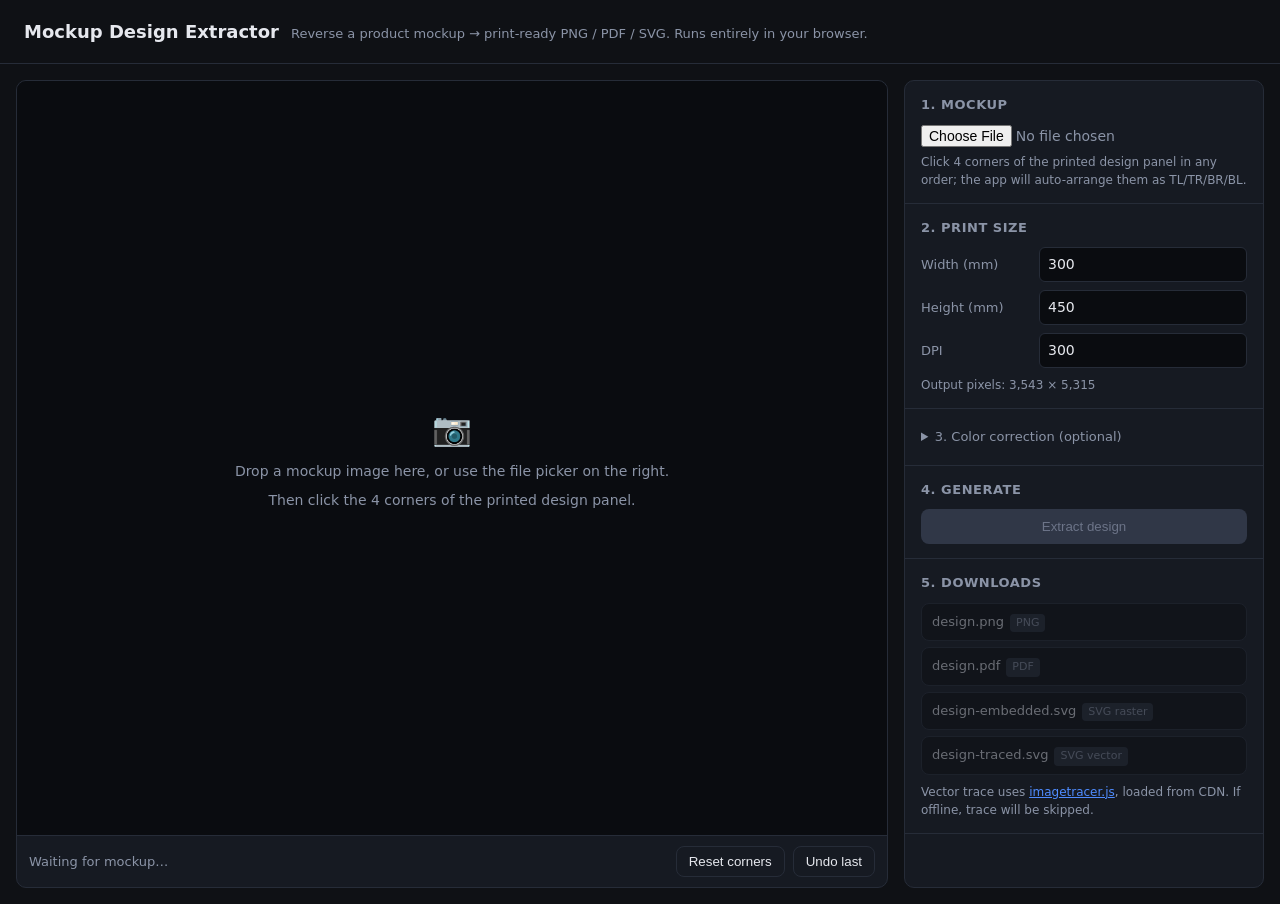
==== docs/index.html @ 0747fa23 "Add browser-based extractor page + auto-corner detection + sample runs - docs/index.html: single-fil" ====
<!doctype html>
<html lang="en">
<head>
<meta charset="utf-8" />
<meta name="viewport" content="width=device-width,initial-scale=1" />
<title>Mockup Design Extractor</title>
<style>
  :root {
    --bg: #0f1115;
    --panel: #161a22;
    --border: #262c38;
    --text: #e6e8ee;
    --muted: #8b94a7;
    --accent: #ff3232;
    --primary: #4f8cff;
    --primary-hover: #6ba1ff;
    --ok: #4ade80;
  }
  * { box-sizing: border-box; }
  html, body { margin: 0; padding: 0; background: var(--bg); color: var(--text); font: 14px/1.5 -apple-system, BlinkMacSystemFont, "Segoe UI", system-ui, sans-serif; }
  header { padding: 18px 24px; border-bottom: 1px solid var(--border); display: flex; align-items: baseline; gap: 12px; }
  header h1 { font-size: 18px; font-weight: 600; margin: 0; }
  header .sub { color: var(--muted); font-size: 13px; }
  main { display: grid; grid-template-columns: minmax(0, 1fr) 360px; gap: 16px; padding: 16px; height: calc(100vh - 60px); }
  .canvas-pane, .side-pane { background: var(--panel); border: 1px solid var(--border); border-radius: 10px; overflow: hidden; display: flex; flex-direction: column; }
  .canvas-wrap { flex: 1; min-height: 0; position: relative; display: flex; align-items: center; justify-content: center; background: #0a0c10; }
  canvas { max-width: 100%; max-height: 100%; cursor: crosshair; display: block; }
  .empty-state { color: var(--muted); text-align: center; padding: 60px 20px; }
  .toolbar { display: flex; gap: 8px; padding: 10px 12px; border-top: 1px solid var(--border); align-items: center; flex-wrap: wrap; }
  .toolbar .status { color: var(--muted); font-size: 13px; flex: 1; min-width: 200px; }
  .side-pane { padding: 0; overflow-y: auto; }
  .side-section { padding: 14px 16px; border-bottom: 1px solid var(--border); }
  .side-section h3 { margin: 0 0 10px 0; font-size: 13px; font-weight: 600; text-transform: uppercase; letter-spacing: 0.04em; color: var(--muted); }
  .row { display: flex; gap: 8px; align-items: center; margin-bottom: 8px; }
  .row label { flex: 0 0 110px; color: var(--muted); font-size: 13px; }
  input[type="number"], input[type="text"] { background: #0a0c10; border: 1px solid var(--border); color: var(--text); padding: 6px 8px; border-radius: 6px; width: 100%; font: inherit; }
  input[type="range"] { width: 100%; }
  input[type="file"] { font: inherit; color: var(--muted); }
  button { background: var(--primary); color: white; border: 0; padding: 10px 14px; border-radius: 8px; font: 600 14px/1 inherit; cursor: pointer; }
  button:hover { background: var(--primary-hover); }
  button:disabled { background: #303747; color: #6c7488; cursor: not-allowed; }
  button.secondary { background: transparent; border: 1px solid var(--border); color: var(--text); padding: 7px 12px; }
  button.secondary:hover { background: var(--border); }
  .downloads { display: grid; gap: 6px; }
  .dl { display: flex; align-items: center; gap: 10px; padding: 8px 10px; background: #0a0c10; border: 1px solid var(--border); border-radius: 8px; text-decoration: none; color: var(--text); }
  .dl:hover { border-color: var(--primary); }
  .dl .name { flex: 1; font-size: 13px; }
  .dl .size { color: var(--muted); font-size: 12px; }
  .dl.disabled { opacity: 0.4; pointer-events: none; }
  .badge { display: inline-block; padding: 1px 6px; border-radius: 4px; font-size: 11px; background: var(--border); color: var(--muted); margin-left: 6px; }
  .badge.ok { background: rgba(74, 222, 128, 0.12); color: var(--ok); }
  .file-zone { padding: 24px; text-align: center; border: 2px dashed var(--border); border-radius: 10px; cursor: pointer; transition: border-color 0.15s; margin: 16px; }
  .file-zone:hover, .file-zone.drag { border-color: var(--primary); }
  .file-zone .hint { color: var(--muted); font-size: 13px; margin-top: 6px; }
  details { margin: 0; }
  summary { cursor: pointer; padding: 4px 0; color: var(--muted); font-size: 13px; }
  summary:hover { color: var(--text); }
  .progress { height: 4px; background: var(--border); border-radius: 2px; overflow: hidden; margin-top: 8px; display: none; }
  .progress.active { display: block; }
  .progress .bar { height: 100%; background: var(--primary); width: 0; transition: width 0.2s; }
  .preview-thumb { max-width: 100%; max-height: 220px; border: 1px solid var(--border); border-radius: 6px; display: block; margin-top: 8px; background: #0a0c10; }
  @media (max-width: 900px) {
    main { grid-template-columns: 1fr; height: auto; }
    .canvas-pane { min-height: 50vh; }
  }
</style>
</head>
<body>
<header>
  <h1>Mockup Design Extractor</h1>
  <span class="sub">Reverse a product mockup &rarr; print-ready PNG / PDF / SVG. Runs entirely in your browser.</span>
</header>

<main>
  <section class="canvas-pane">
    <div class="canvas-wrap" id="canvasWrap">
      <div class="empty-state" id="emptyState">
        <div style="font-size: 32px; margin-bottom: 8px;">&#x1F4F7;</div>
        <div>Drop a mockup image here, or use the file picker on the right.</div>
        <div class="hint" style="margin-top: 8px;">Then click the 4 corners of the printed design panel.</div>
      </div>
      <canvas id="canvas" style="display:none"></canvas>
    </div>
    <div class="toolbar">
      <span class="status" id="status">Waiting for mockup&hellip;</span>
      <button class="secondary" id="resetBtn" disabled>Reset corners</button>
      <button class="secondary" id="undoBtn" disabled>Undo last</button>
    </div>
  </section>

  <aside class="side-pane">
    <div class="side-section">
      <h3>1. Mockup</h3>
      <input type="file" id="fileInput" accept="image/*" />
      <div class="hint" style="color: var(--muted); font-size: 12px; margin-top: 6px;">Click 4 corners of the printed design panel in any order; the app will auto-arrange them as TL/TR/BR/BL.</div>
    </div>

    <div class="side-section">
      <h3>2. Print size</h3>
      <div class="row"><label>Width (mm)</label><input type="number" id="widthMm" value="300" min="1" step="1" /></div>
      <div class="row"><label>Height (mm)</label><input type="number" id="heightMm" value="450" min="1" step="1" /></div>
      <div class="row"><label>DPI</label><input type="number" id="dpi" value="300" min="72" max="600" step="1" /></div>
      <div class="hint" style="color: var(--muted); font-size: 12px;">Output pixels: <span id="outPx">3543 &times; 5315</span></div>
    </div>

    <div class="side-section">
      <details>
        <summary>3. Color correction (optional)</summary>
        <div class="row" style="margin-top:8px"><label>Brightness</label><input type="range" id="brightness" min="-100" max="100" value="0" /></div>
        <div class="row"><label>Contrast</label><input type="range" id="contrast" min="50" max="200" value="100" /></div>
        <div class="row"><label>Gamma</label><input type="range" id="gamma" min="30" max="300" value="100" /></div>
      </details>
    </div>

    <div class="side-section">
      <h3>4. Generate</h3>
      <button id="generateBtn" disabled style="width:100%">Extract design</button>
      <div class="progress" id="progress"><div class="bar" id="progressBar"></div></div>
      <img class="preview-thumb" id="previewImg" style="display:none" />
    </div>

    <div class="side-section">
      <h3>5. Downloads</h3>
      <div class="downloads">
        <a class="dl disabled" id="dlPng" download="design.png">
          <span class="name">design.png<span class="badge" id="pngBadge">PNG</span></span>
          <span class="size" id="pngSize"></span>
        </a>
        <a class="dl disabled" id="dlPdf" download="design.pdf">
          <span class="name">design.pdf<span class="badge" id="pdfBadge">PDF</span></span>
          <span class="size" id="pdfSize"></span>
        </a>
        <a class="dl disabled" id="dlSvgEmbed" download="design-embedded.svg">
          <span class="name">design-embedded.svg<span class="badge">SVG raster</span></span>
          <span class="size" id="svgEmbedSize"></span>
        </a>
        <a class="dl disabled" id="dlSvgTrace" download="design-traced.svg">
          <span class="name">design-traced.svg<span class="badge" id="traceBadge">SVG vector</span></span>
          <span class="size" id="svgTraceSize"></span>
        </a>
      </div>
      <div class="hint" style="color: var(--muted); font-size: 12px; margin-top: 8px;">
        Vector trace uses <a style="color: var(--primary)" href="https://github.com/jankovicsandras/imagetracerjs" target="_blank" rel="noopener">imagetracer.js</a>, loaded from CDN. If offline, trace will be skipped.
      </div>
    </div>
  </aside>
</main>

<!-- Vendored libs (local, no network needed) -->
<script src="vendor/imagetracer.js" defer></script>
<script src="vendor/jspdf.umd.min.js" defer></script>

<script>
(function() {
  "use strict";

  const $ = sel => document.querySelector(sel);
  const canvas = $("#canvas");
  const ctx = canvas.getContext("2d", { willReadFrequently: true });
  const emptyState = $("#emptyState");
  const status = $("#status");
  const resetBtn = $("#resetBtn");
  const undoBtn = $("#undoBtn");
  const generateBtn = $("#generateBtn");
  const fileInput = $("#fileInput");
  const progress = $("#progress");
  const progressBar = $("#progressBar");
  const previewImg = $("#previewImg");
  const wInp = $("#widthMm"), hInp = $("#heightMm"), dpiInp = $("#dpi");
  const outPxLabel = $("#outPx");
  const bInp = $("#brightness"), cInp = $("#contrast"), gInp = $("#gamma");

  const CORNER_LABELS = ["TL", "TR", "BR", "BL"];

  let sourceImage = null;       // HTMLImageElement
  let sourceImgData = null;     // ImageData of full-resolution source (RGBA)
  let displayScale = 1;         // displayed-canvas px per source px
  let corners = [];             // array of [x, y] in SOURCE-image coords

  function setStatus(msg) { status.innerHTML = msg; }

  function updateOutPx() {
    const w = +wInp.value, h = +hInp.value, dpi = +dpiInp.value;
    const px_w = Math.round(w / 25.4 * dpi);
    const px_h = Math.round(h / 25.4 * dpi);
    outPxLabel.textContent = px_w.toLocaleString() + " × " + px_h.toLocaleString();
  }
  [wInp, hInp, dpiInp].forEach(el => el.addEventListener("input", updateOutPx));
  updateOutPx();

  // --- File upload ---
  fileInput.addEventListener("change", e => {
    const f = e.target.files[0];
    if (f) loadFile(f);
  });

  ;["dragover", "dragenter"].forEach(ev => document.body.addEventListener(ev, e => {
    e.preventDefault();
  }));
  document.body.addEventListener("drop", e => {
    e.preventDefault();
    const f = e.dataTransfer.files[0];
    if (f && f.type.startsWith("image/")) loadFile(f);
  });

  function loadFile(file) {
    const url = URL.createObjectURL(file);
    const img = new Image();
    img.onload = () => {
      URL.revokeObjectURL(url);
      sourceImage = img;
      corners = [];
      drawSource();
      const off = document.createElement("canvas");
      off.width = img.naturalWidth;
      off.height = img.naturalHeight;
      off.getContext("2d").drawImage(img, 0, 0);
      sourceImgData = off.getContext("2d").getImageData(0, 0, off.width, off.height);
      setStatus("Click <b>4 corners</b> of the design panel — any order works.");
      resetBtn.disabled = false;
      undoBtn.disabled = true;
      generateBtn.disabled = true;
      emptyState.style.display = "none";
      canvas.style.display = "block";
      clearDownloads();
      previewImg.style.display = "none";
    };
    img.src = url;
  }

  function drawSource() {
    if (!sourceImage) return;
    const wrap = $("#canvasWrap");
    const maxW = wrap.clientWidth - 16;
    const maxH = wrap.clientHeight - 16;
    const iw = sourceImage.naturalWidth;
    const ih = sourceImage.naturalHeight;
    const scale = Math.min(maxW / iw, maxH / ih, 1);
    displayScale = scale;
    canvas.width = Math.round(iw * scale);
    canvas.height = Math.round(ih * scale);
    ctx.drawImage(sourceImage, 0, 0, canvas.width, canvas.height);
    drawMarkers();
  }
  window.addEventListener("resize", () => { drawSource(); });

  function drawMarkers() {
    if (!corners.length) return;
    const ordered = corners.length === 4 ? orderCornersTLTRBRBL(corners) : corners;
    const labelMap = corners.length === 4 ? ordered.map(c => corners.indexOf(c)) : null;
    ctx.save();
    ctx.lineWidth = 3;
    ctx.strokeStyle = "#ff3232";
    ctx.fillStyle = "#ff3232";
    ctx.font = "bold 16px -apple-system, system-ui, sans-serif";
    // polygon
    if (corners.length === 4) {
      ctx.beginPath();
      ordered.forEach((p, i) => {
        const x = p[0] * displayScale, y = p[1] * displayScale;
        if (i === 0) ctx.moveTo(x, y); else ctx.lineTo(x, y);
      });
      ctx.closePath();
      ctx.stroke();
    } else if (corners.length >= 2) {
      ctx.beginPath();
      corners.forEach((p, i) => {
        const x = p[0] * displayScale, y = p[1] * displayScale;
        if (i === 0) ctx.moveTo(x, y); else ctx.lineTo(x, y);
      });
      ctx.stroke();
    }
    // markers
    (corners.length === 4 ? ordered : corners).forEach((p, i) => {
      const x = p[0] * displayScale, y = p[1] * displayScale;
      ctx.beginPath();
      ctx.arc(x, y, 8, 0, Math.PI * 2);
      ctx.stroke();
      ctx.beginPath();
      ctx.arc(x, y, 2, 0, Math.PI * 2);
      ctx.fill();
      const label = corners.length === 4 ? CORNER_LABELS[i] : String(i + 1);
      ctx.fillText(label, x + 12, y - 8);
    });
    ctx.restore();
  }

  canvas.addEventListener("click", e => {
    if (!sourceImage) return;
    const rect = canvas.getBoundingClientRect();
    const cx = (e.clientX - rect.left) * (canvas.width / rect.width);
    const cy = (e.clientY - rect.top) * (canvas.height / rect.height);
    const sx = cx / displayScale, sy = cy / displayScale;
    if (corners.length < 4) {
      corners.push([sx, sy]);
      if (corners.length < 4) {
        setStatus("Corner " + corners.length + " set. " + (4 - corners.length) + " to go.");
      } else {
        setStatus("All 4 corners set. Click <b>Extract design</b>, or click any corner to refine.");
        generateBtn.disabled = false;
      }
    } else {
      // refine nearest corner
      let best = 0, bestD = Infinity;
      for (let i = 0; i < 4; i++) {
        const dx = corners[i][0] - sx, dy = corners[i][1] - sy;
        const d = dx*dx + dy*dy;
        if (d < bestD) { bestD = d; best = i; }
      }
      corners[best] = [sx, sy];
      setStatus("Refined corner. Click <b>Extract design</b>, or click again to keep tweaking.");
    }
    drawSource();
    undoBtn.disabled = corners.length === 0;
  });

  resetBtn.addEventListener("click", () => {
    corners = [];
    drawSource();
    setStatus("Corners cleared. Click 4 corners of the design panel.");
    undoBtn.disabled = true;
    generateBtn.disabled = true;
  });
  undoBtn.addEventListener("click", () => {
    if (corners.length === 0) return;
    corners.pop();
    drawSource();
    if (corners.length === 0) {
      setStatus("Corners cleared. Click 4 corners of the design panel.");
      undoBtn.disabled = true;
    } else {
      setStatus("Removed last corner. " + (4 - corners.length) + " to go.");
    }
    generateBtn.disabled = corners.length < 4;
  });

  // --- Math: order corners, solve homography ---
  function orderCornersTLTRBRBL(pts) {
    // Robust: TL = min(x+y), BR = max(x+y), TR = min(y-x), BL = max(y-x).
    const withSum = pts.map(p => ({ p, s: p[0] + p[1], d: p[1] - p[0] }));
    const tl = withSum.reduce((a, b) => a.s < b.s ? a : b).p;
    const br = withSum.reduce((a, b) => a.s > b.s ? a : b).p;
    const tr = withSum.reduce((a, b) => a.d < b.d ? a : b).p;
    const bl = withSum.reduce((a, b) => a.d > b.d ? a : b).p;
    return [tl, tr, br, bl];
  }

  // Solve 8-unknown linear system via Gaussian elimination with partial pivoting.
  function solve8(A, b) {
    const n = b.length;
    const M = A.map((row, i) => row.concat([b[i]]));
    for (let i = 0; i < n; i++) {
      let mx = i;
      for (let k = i + 1; k < n; k++) {
        if (Math.abs(M[k][i]) > Math.abs(M[mx][i])) mx = k;
      }
      if (mx !== i) { const t = M[i]; M[i] = M[mx]; M[mx] = t; }
      const pivot = M[i][i];
      if (Math.abs(pivot) < 1e-12) throw new Error("Singular system");
      for (let k = i + 1; k < n; k++) {
        const f = M[k][i] / pivot;
        for (let j = i; j <= n; j++) M[k][j] -= f * M[i][j];
      }
    }
    const x = new Array(n);
    for (let i = n - 1; i >= 0; i--) {
      let s = M[i][n];
      for (let j = i + 1; j < n; j++) s -= M[i][j] * x[j];
      x[i] = s / M[i][i];
    }
    return x;
  }

  // Homography mapping srcPts -> dstPts (returns 3x3 matrix as flat array of 9).
  function homography(srcPts, dstPts) {
    const A = [], b = [];
    for (let i = 0; i < 4; i++) {
      const [x, y] = srcPts[i];
      const [u, v] = dstPts[i];
      A.push([x, y, 1, 0, 0, 0, -u*x, -u*y]); b.push(u);
      A.push([0, 0, 0, x, y, 1, -v*x, -v*y]); b.push(v);
    }
    const h = solve8(A, b);
    return [h[0], h[1], h[2], h[3], h[4], h[5], h[6], h[7], 1];
  }

  // --- Perspective unwarp with bilinear interpolation ---
  function unwarp(srcImgData, srcCorners, outW, outH, onProgress) {
    const ordered = orderCornersTLTRBRBL(srcCorners);
    const outRect = [[0, 0], [outW - 1, 0], [outW - 1, outH - 1], [0, outH - 1]];
    // We want: out_pt -> src_pt, so H maps outRect -> srcCorners.
    const H = homography(outRect, ordered);
    const sw = srcImgData.width, sh = srcImgData.height;
    const src = srcImgData.data;
    const out = new Uint8ClampedArray(outW * outH * 4);
    const stride = outH > 100 ? Math.floor(outH / 50) : 1;
    for (let y = 0; y < outH; y++) {
      for (let x = 0; x < outW; x++) {
        const w = H[6] * x + H[7] * y + H[8];
        const sx = (H[0] * x + H[1] * y + H[2]) / w;
        const sy = (H[3] * x + H[4] * y + H[5]) / w;
        const x0 = Math.floor(sx), y0 = Math.floor(sy);
        const x1 = x0 + 1, y1 = y0 + 1;
        if (x0 < 0 || y0 < 0 || x1 >= sw || y1 >= sh) {
          // leave transparent black
          const j = (y * outW + x) * 4;
          out[j + 3] = 0;
          continue;
        }
        const dx = sx - x0, dy = sy - y0;
        const w00 = (1 - dx) * (1 - dy);
        const w10 = dx * (1 - dy);
        const w01 = (1 - dx) * dy;
        const w11 = dx * dy;
        const i00 = (y0 * sw + x0) * 4;
        const i10 = (y0 * sw + x1) * 4;
        const i01 = (y1 * sw + x0) * 4;
        const i11 = (y1 * sw + x1) * 4;
        const j = (y * outW + x) * 4;
        for (let c = 0; c < 4; c++) {
          out[j + c] = w00 * src[i00 + c] + w10 * src[i10 + c] + w01 * src[i01 + c] + w11 * src[i11 + c];
        }
      }
      if (onProgress && y % stride === 0) onProgress(y / outH);
    }
    return new ImageData(out, outW, outH);
  }

  // --- Levels / brightness / contrast / gamma ---
  function applyLevels(imgData, brightness, contrast, gamma) {
    if (brightness === 0 && contrast === 1 && gamma === 1) return imgData;
    const d = imgData.data;
    const mid = 127.5;
    const invGamma = 1 / gamma;
    for (let i = 0; i < d.length; i += 4) {
      for (let c = 0; c < 3; c++) {
        let v = d[i + c];
        v = (v - mid) * contrast + mid + brightness;
        if (v < 0) v = 0; else if (v > 255) v = 255;
        if (gamma !== 1) v = 255 * Math.pow(v / 255, invGamma);
        d[i + c] = v;
      }
    }
    return imgData;
  }

  // --- Output builders ---
  function imageDataToPngBlob(imgData, dpi) {
    return new Promise(resolve => {
      const c = document.createElement("canvas");
      c.width = imgData.width;
      c.height = imgData.height;
      c.getContext("2d").putImageData(imgData, 0, 0);
      c.toBlob(blob => {
        // We can't set pHYs DPI chunk via canvas API; inject it manually.
        embedPhysDpi(blob, dpi).then(resolve);
      }, "image/png");
    });
  }

  // Insert/replace a pHYs chunk in a PNG blob so print apps see the right DPI.
  async function embedPhysDpi(pngBlob, dpi) {
    const buf = new Uint8Array(await pngBlob.arrayBuffer());
    // PNG signature: 8 bytes; then chunks of [length(4), type(4), data, crc(4)].
    const ppm = Math.round(dpi / 0.0254); // pixels per metre
    // Build pHYs chunk: 4B length=9, 4B "pHYs", 4B X ppm, 4B Y ppm, 1B unit=1, 4B CRC.
    const chunkData = new Uint8Array(9);
    chunkData[0] = (ppm >>> 24) & 0xff;
    chunkData[1] = (ppm >>> 16) & 0xff;
    chunkData[2] = (ppm >>> 8) & 0xff;
    chunkData[3] = ppm & 0xff;
    chunkData[4] = (ppm >>> 24) & 0xff;
    chunkData[5] = (ppm >>> 16) & 0xff;
    chunkData[6] = (ppm >>> 8) & 0xff;
    chunkData[7] = ppm & 0xff;
    chunkData[8] = 1;
    const typeBytes = new TextEncoder().encode("pHYs");
    const crcInput = new Uint8Array(typeBytes.length + chunkData.length);
    crcInput.set(typeBytes, 0);
    crcInput.set(chunkData, typeBytes.length);
    const crc = crc32(crcInput);
    const chunk = new Uint8Array(4 + 4 + 9 + 4);
    chunk[0] = 0; chunk[1] = 0; chunk[2] = 0; chunk[3] = 9;
    chunk.set(typeBytes, 4);
    chunk.set(chunkData, 8);
    chunk[17] = (crc >>> 24) & 0xff;
    chunk[18] = (crc >>> 16) & 0xff;
    chunk[19] = (crc >>> 8) & 0xff;
    chunk[20] = crc & 0xff;
    // Find IHDR end (which is at offset 8 + 4 + 4 + 13 + 4 = 33) and insert pHYs right after.
    const ihdrEnd = 33;
    const out = new Uint8Array(buf.length + chunk.length);
    out.set(buf.subarray(0, ihdrEnd), 0);
    out.set(chunk, ihdrEnd);
    out.set(buf.subarray(ihdrEnd), ihdrEnd + chunk.length);
    return new Blob([out], { type: "image/png" });
  }

  // CRC-32 used by PNG.
  const CRC_TABLE = (() => {
    const t = new Uint32Array(256);
    for (let n = 0; n < 256; n++) {
      let c = n;
      for (let k = 0; k < 8; k++) c = (c & 1) ? (0xedb88320 ^ (c >>> 1)) : (c >>> 1);
      t[n] = c >>> 0;
    }
    return t;
  })();
  function crc32(bytes) {
    let c = 0xffffffff;
    for (let i = 0; i < bytes.length; i++) c = CRC_TABLE[(c ^ bytes[i]) & 0xff] ^ (c >>> 8);
    return (c ^ 0xffffffff) >>> 0;
  }

  function blobToDataURL(blob) {
    return new Promise(res => {
      const r = new FileReader();
      r.onload = () => res(r.result);
      r.readAsDataURL(blob);
    });
  }

  async function makeEmbeddedSvg(pngBlob, wMm, hMm) {
    const dataUrl = await blobToDataURL(pngBlob);
    const svg =
      '<?xml version="1.0" encoding="UTF-8"?>\n' +
      '<svg xmlns="http://www.w3.org/2000/svg" xmlns:xlink="http://www.w3.org/1999/xlink" ' +
      'width="' + wMm + 'mm" height="' + hMm + 'mm" ' +
      'viewBox="0 0 ' + wMm + ' ' + hMm + '">\n' +
      '  <image x="0" y="0" width="' + wMm + '" height="' + hMm + '" ' +
      'preserveAspectRatio="none" xlink:href="' + dataUrl + '"/>\n' +
      '</svg>\n';
    return new Blob([svg], { type: "image/svg+xml" });
  }

  async function makePdf(pngBlob, wMm, hMm) {
    if (!window.jspdf) return null;
    const dataUrl = await blobToDataURL(pngBlob);
    const orientation = wMm >= hMm ? "landscape" : "portrait";
    const { jsPDF } = window.jspdf;
    const pdf = new jsPDF({ orientation, unit: "mm", format: [wMm, hMm] });
    pdf.addImage(dataUrl, "PNG", 0, 0, wMm, hMm, undefined, "FAST");
    return pdf.output("blob");
  }

  function makeTracedSvg(imgData, colorPrecision) {
    if (!window.ImageTracer) return null;
    const opts = window.ImageTracer.optionpresets["detailed"] || {};
    const options = Object.assign({}, opts, {
      numberofcolors: Math.pow(2, colorPrecision || 6),
      colorquantcycles: 3,
      mincolorratio: 0,
      pathomit: 8,
      ltres: 1, qtres: 1,
      strokewidth: 0,
      linefilter: false,
    });
    const svgstr = window.ImageTracer.imagedataToSVG(imgData, options);
    return new Blob([svgstr], { type: "image/svg+xml" });
  }

  function setDownload(id, sizeId, blob, filename) {
    const a = document.getElementById(id);
    if (!blob) {
      a.classList.add("disabled");
      a.removeAttribute("href");
      document.getElementById(sizeId).textContent = "n/a";
      return;
    }
    if (a._oldUrl) URL.revokeObjectURL(a._oldUrl);
    const url = URL.createObjectURL(blob);
    a._oldUrl = url;
    a.href = url;
    a.download = filename;
    a.classList.remove("disabled");
    document.getElementById(sizeId).textContent = formatBytes(blob.size);
  }
  function clearDownloads() {
    ["dlPng","dlPdf","dlSvgEmbed","dlSvgTrace"].forEach(id => {
      const a = document.getElementById(id);
      a.classList.add("disabled");
      a.removeAttribute("href");
    });
    ["pngSize","pdfSize","svgEmbedSize","svgTraceSize"].forEach(id => {
      document.getElementById(id).textContent = "";
    });
  }
  function formatBytes(n) {
    if (n < 1024) return n + " B";
    if (n < 1024*1024) return (n/1024).toFixed(1) + " KB";
    return (n/1024/1024).toFixed(2) + " MB";
  }

  // --- Generate flow ---
  generateBtn.addEventListener("click", async () => {
    if (corners.length !== 4 || !sourceImgData) return;
    generateBtn.disabled = true;
    setStatus("Computing perspective transform&hellip;");
    progress.classList.add("active");
    progressBar.style.width = "0%";
    await new Promise(r => requestAnimationFrame(r));

    const wMm = +wInp.value;
    const hMm = +hInp.value;
    const dpi = +dpiInp.value;
    const px_w = Math.max(1, Math.round(wMm / 25.4 * dpi));
    const px_h = Math.max(1, Math.round(hMm / 25.4 * dpi));

    const t0 = performance.now();
    let unwarped;
    try {
      unwarped = await runUnwarpAsync(sourceImgData, corners, px_w, px_h, frac => {
        progressBar.style.width = (frac * 100).toFixed(1) + "%";
      });
    } catch (err) {
      setStatus("Failed: " + err.message);
      progress.classList.remove("active");
      generateBtn.disabled = false;
      return;
    }
    progressBar.style.width = "100%";

    // Levels
    const brightness = +bInp.value;
    const contrast = +cInp.value / 100;
    const gamma = +gInp.value / 100;
    if (brightness !== 0 || contrast !== 1 || gamma !== 1) {
      setStatus("Applying levels&hellip;");
      applyLevels(unwarped, brightness, contrast, gamma);
    }

    setStatus("Encoding PNG&hellip;");
    const pngBlob = await imageDataToPngBlob(unwarped, dpi);
    setDownload("dlPng", "pngSize", pngBlob, "design.png");

    setStatus("Building PDF&hellip;");
    const pdfBlob = await makePdf(pngBlob, wMm, hMm);
    setDownload("dlPdf", "pdfSize", pdfBlob, "design.pdf");
    document.getElementById("pdfBadge").className = pdfBlob ? "badge ok" : "badge";
    if (!pdfBlob) document.getElementById("pdfBadge").textContent = "library missing";

    setStatus("Building embedded SVG&hellip;");
    const svgEmbed = await makeEmbeddedSvg(pngBlob, wMm, hMm);
    setDownload("dlSvgEmbed", "svgEmbedSize", svgEmbed, "design-embedded.svg");

    setStatus("Tracing vector SVG (this can take a moment for large designs)&hellip;");
    await new Promise(r => setTimeout(r, 30));
    let traceImg = unwarped;
    // Down-sample very large images for tracing (vector tracer scales poorly).
    const traceMaxDim = 1200;
    if (Math.max(unwarped.width, unwarped.height) > traceMaxDim) {
      traceImg = downsampleImageData(unwarped, traceMaxDim);
    }
    const traced = makeTracedSvg(traceImg, 6);
    setDownload("dlSvgTrace", "svgTraceSize", traced, "design-traced.svg");
    document.getElementById("traceBadge").className = traced ? "badge ok" : "badge";
    if (!traced) document.getElementById("traceBadge").textContent = "library missing";

    // Show preview
    const previewUrl = URL.createObjectURL(pngBlob);
    previewImg.src = previewUrl;
    previewImg.style.display = "block";

    const dt = ((performance.now() - t0) / 1000).toFixed(1);
    setStatus("Done in " + dt + "s. Output " + px_w + " × " + px_h + " px @ " + dpi + " DPI.");
    progress.classList.remove("active");
    generateBtn.disabled = false;
  });

  function downsampleImageData(imgData, maxDim) {
    const s = Math.min(maxDim / imgData.width, maxDim / imgData.height);
    if (s >= 1) return imgData;
    const w = Math.max(1, Math.round(imgData.width * s));
    const h = Math.max(1, Math.round(imgData.height * s));
    const c1 = document.createElement("canvas");
    c1.width = imgData.width; c1.height = imgData.height;
    c1.getContext("2d").putImageData(imgData, 0, 0);
    const c2 = document.createElement("canvas");
    c2.width = w; c2.height = h;
    const cx = c2.getContext("2d");
    cx.imageSmoothingEnabled = true;
    cx.imageSmoothingQuality = "high";
    cx.drawImage(c1, 0, 0, w, h);
    return cx.getImageData(0, 0, w, h);
  }

  // Run the unwarp without freezing the UI: chunk by rows in 50-row batches.
  function runUnwarpAsync(srcImgData, srcCorners, outW, outH, onProgress) {
    return new Promise((resolve, reject) => {
      const ordered = orderCornersTLTRBRBL(srcCorners);
      const outRect = [[0, 0], [outW - 1, 0], [outW - 1, outH - 1], [0, outH - 1]];
      let H;
      try { H = homography(outRect, ordered); } catch (e) { reject(e); return; }
      const sw = srcImgData.width, sh = srcImgData.height;
      const src = srcImgData.data;
      const out = new Uint8ClampedArray(outW * outH * 4);
      let y = 0;
      const ROWS_PER_TICK = 40;
      function tick() {
        const yEnd = Math.min(outH, y + ROWS_PER_TICK);
        for (; y < yEnd; y++) {
          for (let x = 0; x < outW; x++) {
            const w = H[6] * x + H[7] * y + H[8];
            const sx = (H[0] * x + H[1] * y + H[2]) / w;
            const sy = (H[3] * x + H[4] * y + H[5]) / w;
            const x0 = Math.floor(sx), y0 = Math.floor(sy);
            const x1 = x0 + 1, y1 = y0 + 1;
            const j = (y * outW + x) * 4;
            if (x0 < 0 || y0 < 0 || x1 >= sw || y1 >= sh) { out[j + 3] = 0; continue; }
            const dx = sx - x0, dy = sy - y0;
            const w00 = (1 - dx) * (1 - dy);
            const w10 = dx * (1 - dy);
            const w01 = (1 - dx) * dy;
            const w11 = dx * dy;
            const i00 = (y0 * sw + x0) * 4;
            const i10 = (y0 * sw + x1) * 4;
            const i01 = (y1 * sw + x0) * 4;
            const i11 = (y1 * sw + x1) * 4;
            out[j]     = w00 * src[i00]     + w10 * src[i10]     + w01 * src[i01]     + w11 * src[i11];
            out[j + 1] = w00 * src[i00 + 1] + w10 * src[i10 + 1] + w01 * src[i01 + 1] + w11 * src[i11 + 1];
            out[j + 2] = w00 * src[i00 + 2] + w10 * src[i10 + 2] + w01 * src[i01 + 2] + w11 * src[i11 + 2];
            out[j + 3] = w00 * src[i00 + 3] + w10 * src[i10 + 3] + w01 * src[i01 + 3] + w11 * src[i11 + 3];
          }
        }
        if (onProgress) onProgress(y / outH);
        if (y < outH) setTimeout(tick, 0);
        else resolve(new ImageData(out, outW, outH));
      }
      tick();
    });
  }
})();
</script>
</body>
</html>
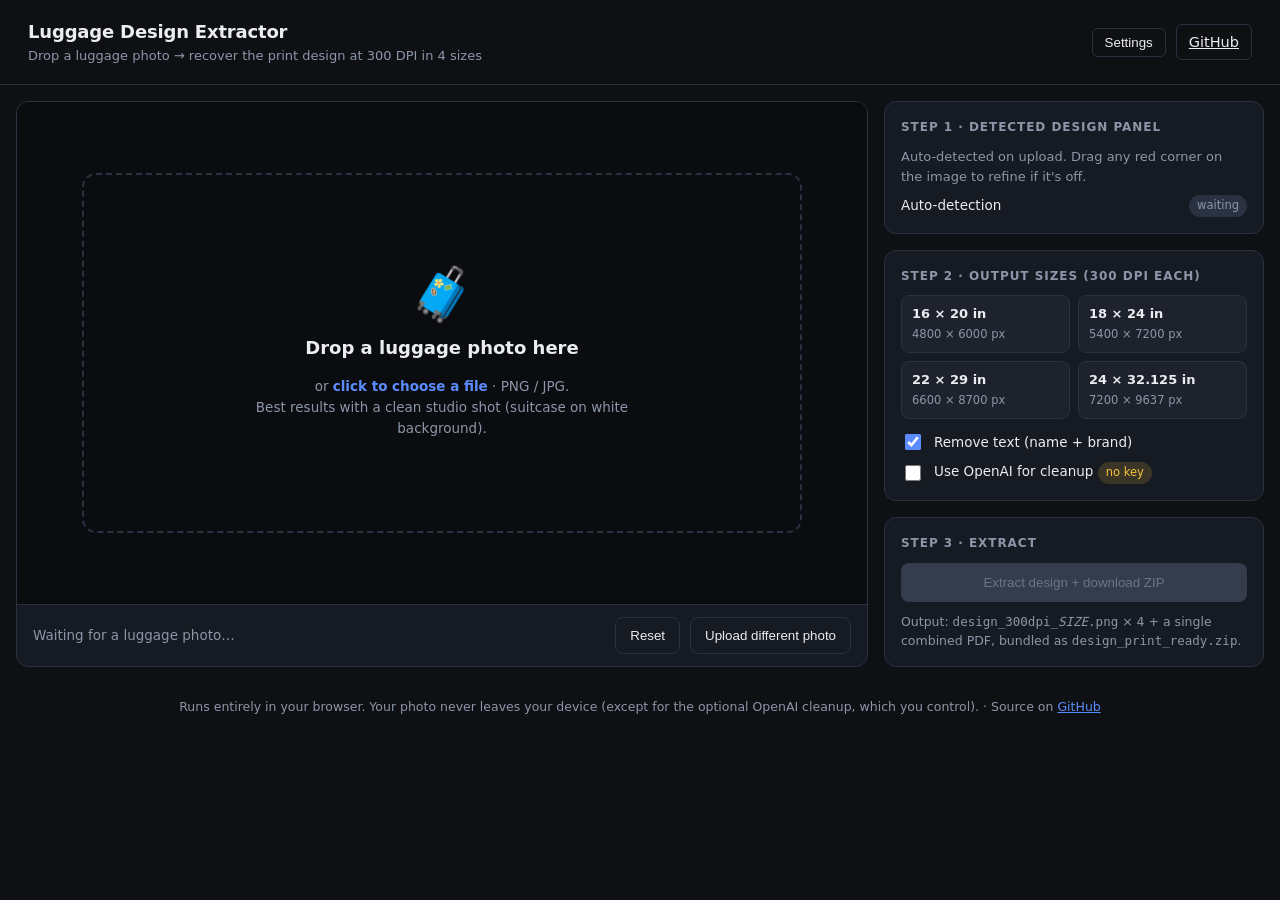
==== commit 13386cf1: "Rewrite docs/index.html as zero-click luggage design extractor Replaces the click-4-corners UI with " ====
--- a/docs/index.html
+++ b/docs/index.html
@@ -3,732 +3,787 @@
 <head>
 <meta charset="utf-8" />
 <meta name="viewport" content="width=device-width,initial-scale=1" />
-<title>Mockup Design Extractor</title>
+<title>Luggage Design Extractor — 300 DPI · 4 sizes</title>
 <style>
   :root {
-    --bg: #0f1115;
+    --bg: #0e1014;
     --panel: #161a22;
-    --border: #262c38;
-    --text: #e6e8ee;
-    --muted: #8b94a7;
-    --accent: #ff3232;
-    --primary: #4f8cff;
-    --primary-hover: #6ba1ff;
+    --panel-2: #1d222d;
+    --border: #2a3140;
+    --text: #ecedf2;
+    --muted: #8d96a8;
+    --accent: #5b8cff;
+    --accent-2: #6ba1ff;
     --ok: #4ade80;
+    --warn: #f6c13a;
+    --err: #ef4444;
   }
   * { box-sizing: border-box; }
-  html, body { margin: 0; padding: 0; background: var(--bg); color: var(--text); font: 14px/1.5 -apple-system, BlinkMacSystemFont, "Segoe UI", system-ui, sans-serif; }
-  header { padding: 18px 24px; border-bottom: 1px solid var(--border); display: flex; align-items: baseline; gap: 12px; }
-  header h1 { font-size: 18px; font-weight: 600; margin: 0; }
-  header .sub { color: var(--muted); font-size: 13px; }
-  main { display: grid; grid-template-columns: minmax(0, 1fr) 360px; gap: 16px; padding: 16px; height: calc(100vh - 60px); }
-  .canvas-pane, .side-pane { background: var(--panel); border: 1px solid var(--border); border-radius: 10px; overflow: hidden; display: flex; flex-direction: column; }
-  .canvas-wrap { flex: 1; min-height: 0; position: relative; display: flex; align-items: center; justify-content: center; background: #0a0c10; }
-  canvas { max-width: 100%; max-height: 100%; cursor: crosshair; display: block; }
-  .empty-state { color: var(--muted); text-align: center; padding: 60px 20px; }
-  .toolbar { display: flex; gap: 8px; padding: 10px 12px; border-top: 1px solid var(--border); align-items: center; flex-wrap: wrap; }
-  .toolbar .status { color: var(--muted); font-size: 13px; flex: 1; min-width: 200px; }
-  .side-pane { padding: 0; overflow-y: auto; }
-  .side-section { padding: 14px 16px; border-bottom: 1px solid var(--border); }
-  .side-section h3 { margin: 0 0 10px 0; font-size: 13px; font-weight: 600; text-transform: uppercase; letter-spacing: 0.04em; color: var(--muted); }
-  .row { display: flex; gap: 8px; align-items: center; margin-bottom: 8px; }
-  .row label { flex: 0 0 110px; color: var(--muted); font-size: 13px; }
-  input[type="number"], input[type="text"] { background: #0a0c10; border: 1px solid var(--border); color: var(--text); padding: 6px 8px; border-radius: 6px; width: 100%; font: inherit; }
-  input[type="range"] { width: 100%; }
-  input[type="file"] { font: inherit; color: var(--muted); }
-  button { background: var(--primary); color: white; border: 0; padding: 10px 14px; border-radius: 8px; font: 600 14px/1 inherit; cursor: pointer; }
-  button:hover { background: var(--primary-hover); }
-  button:disabled { background: #303747; color: #6c7488; cursor: not-allowed; }
-  button.secondary { background: transparent; border: 1px solid var(--border); color: var(--text); padding: 7px 12px; }
-  button.secondary:hover { background: var(--border); }
-  .downloads { display: grid; gap: 6px; }
-  .dl { display: flex; align-items: center; gap: 10px; padding: 8px 10px; background: #0a0c10; border: 1px solid var(--border); border-radius: 8px; text-decoration: none; color: var(--text); }
-  .dl:hover { border-color: var(--primary); }
-  .dl .name { flex: 1; font-size: 13px; }
-  .dl .size { color: var(--muted); font-size: 12px; }
-  .dl.disabled { opacity: 0.4; pointer-events: none; }
-  .badge { display: inline-block; padding: 1px 6px; border-radius: 4px; font-size: 11px; background: var(--border); color: var(--muted); margin-left: 6px; }
-  .badge.ok { background: rgba(74, 222, 128, 0.12); color: var(--ok); }
-  .file-zone { padding: 24px; text-align: center; border: 2px dashed var(--border); border-radius: 10px; cursor: pointer; transition: border-color 0.15s; margin: 16px; }
-  .file-zone:hover, .file-zone.drag { border-color: var(--primary); }
-  .file-zone .hint { color: var(--muted); font-size: 13px; margin-top: 6px; }
-  details { margin: 0; }
-  summary { cursor: pointer; padding: 4px 0; color: var(--muted); font-size: 13px; }
-  summary:hover { color: var(--text); }
-  .progress { height: 4px; background: var(--border); border-radius: 2px; overflow: hidden; margin-top: 8px; display: none; }
+  html, body { margin: 0; padding: 0; background: var(--bg); color: var(--text); font: 14.5px/1.55 -apple-system, BlinkMacSystemFont, "Segoe UI", system-ui, sans-serif; min-height: 100vh; }
+  a { color: var(--accent); }
+  header { padding: 18px 28px; border-bottom: 1px solid var(--border); display: flex; align-items: center; justify-content: space-between; gap: 16px; flex-wrap: wrap; }
+  header h1 { margin: 0; font-size: 18px; font-weight: 700; letter-spacing: -0.01em; }
+  header .tag { color: var(--muted); font-size: 13px; }
+  header .right { display: flex; gap: 10px; align-items: center; }
+  .icon-btn { background: transparent; border: 1px solid var(--border); color: var(--text); padding: 6px 12px; border-radius: 6px; font: 600 13px inherit; cursor: pointer; }
+  .icon-btn:hover { background: var(--panel); }
+
+  main { display: grid; grid-template-columns: minmax(0,1fr) 380px; gap: 16px; padding: 16px; align-items: stretch; }
+  @media (max-width: 900px) { main { grid-template-columns: 1fr; } }
+
+  /* Stage (drop / preview area) */
+  .stage { background: var(--panel); border: 1px solid var(--border); border-radius: 12px; display: flex; flex-direction: column; overflow: hidden; }
+  .stage-body { flex: 1; min-height: 460px; display: flex; align-items: center; justify-content: center; position: relative; background: #0a0c10; }
+  .drop {
+    width: 92%; max-width: 720px; min-height: 360px;
+    border: 2px dashed var(--border); border-radius: 14px;
+    display: flex; flex-direction: column; align-items: center; justify-content: center;
+    gap: 14px; padding: 30px 20px; text-align: center; cursor: pointer;
+    transition: border-color 0.15s, background 0.15s;
+  }
+  .drop:hover, .drop.over { border-color: var(--accent); background: rgba(91, 140, 255, 0.06); }
+  .drop .icon { font-size: 52px; line-height: 1; }
+  .drop .title { font-size: 18px; font-weight: 600; }
+  .drop .sub { font-size: 13.5px; color: var(--muted); max-width: 460px; }
+  .drop input[type=file] { display: none; }
+
+  .canvas-wrap { position: relative; width: 100%; height: 100%; min-height: 460px; display: flex; align-items: center; justify-content: center; }
+  canvas#cv { max-width: 100%; max-height: 78vh; cursor: crosshair; display: block; }
+
+  .stage-foot { border-top: 1px solid var(--border); padding: 12px 16px; display: flex; gap: 10px; align-items: center; flex-wrap: wrap; }
+  .status { flex: 1; min-width: 200px; color: var(--muted); font-size: 13.5px; }
+  .status.ok { color: var(--ok); }
+  .status.err { color: var(--err); }
+
+  /* Right column */
+  .side { display: flex; flex-direction: column; gap: 16px; }
+  .card { background: var(--panel); border: 1px solid var(--border); border-radius: 12px; padding: 16px; }
+  .card h3 { margin: 0 0 10px 0; font-size: 12px; font-weight: 700; text-transform: uppercase; letter-spacing: 0.08em; color: var(--muted); }
+  .row { display: flex; gap: 10px; align-items: center; margin-bottom: 8px; }
+  .row:last-child { margin-bottom: 0; }
+  .row label { flex: 1; font-size: 13.5px; }
+  input[type=text], input[type=password] { background: #0a0c10; border: 1px solid var(--border); color: var(--text); padding: 8px 10px; border-radius: 6px; width: 100%; font: inherit; }
+  input[type=checkbox] { width: 16px; height: 16px; accent-color: var(--accent); }
+  .pill { display: inline-flex; align-items: center; gap: 4px; padding: 2px 8px; border-radius: 999px; font-size: 11.5px; background: var(--border); color: var(--muted); }
+  .pill.ok { background: rgba(74,222,128,0.14); color: var(--ok); }
+  .pill.warn { background: rgba(246,193,58,0.16); color: var(--warn); }
+
+  .sizes { display: grid; grid-template-columns: 1fr 1fr; gap: 8px; }
+  .size-tile { background: var(--panel-2); border: 1px solid var(--border); border-radius: 8px; padding: 8px 10px; font-size: 13px; display: flex; flex-direction: column; gap: 2px; }
+  .size-tile b { font-weight: 700; }
+  .size-tile span { color: var(--muted); font-size: 11.5px; }
+
+  .actions { display: flex; gap: 10px; }
+  button.primary {
+    flex: 1; padding: 12px 16px; border: 0; border-radius: 8px;
+    background: var(--accent); color: white; font: 700 14.5px inherit; cursor: pointer;
+    transition: background 0.15s;
+  }
+  button.primary:hover { background: var(--accent-2); }
+  button.primary:disabled { background: #353c4c; color: #6c7488; cursor: not-allowed; }
+  button.ghost { padding: 10px 14px; border: 1px solid var(--border); border-radius: 8px; background: transparent; color: var(--text); font: 600 13.5px inherit; cursor: pointer; }
+  button.ghost:hover { background: var(--panel-2); }
+
+  /* Progress */
+  .progress { height: 6px; background: var(--border); border-radius: 3px; overflow: hidden; margin-top: 10px; display: none; }
   .progress.active { display: block; }
-  .progress .bar { height: 100%; background: var(--primary); width: 0; transition: width 0.2s; }
-  .preview-thumb { max-width: 100%; max-height: 220px; border: 1px solid var(--border); border-radius: 6px; display: block; margin-top: 8px; background: #0a0c10; }
-  @media (max-width: 900px) {
-    main { grid-template-columns: 1fr; height: auto; }
-    .canvas-pane { min-height: 50vh; }
-  }
+  .progress .bar { height: 100%; background: linear-gradient(90deg, var(--accent), var(--accent-2)); width: 0; transition: width 0.25s; }
+
+  /* Modal */
+  .modal-bg { position: fixed; inset: 0; background: rgba(0,0,0,0.55); display: none; align-items: center; justify-content: center; z-index: 100; }
+  .modal-bg.show { display: flex; }
+  .modal { background: var(--panel); border: 1px solid var(--border); border-radius: 14px; padding: 22px; max-width: 480px; width: 92%; }
+  .modal h2 { margin: 0 0 6px 0; font-size: 16px; }
+  .modal p { color: var(--muted); font-size: 13.5px; margin: 0 0 14px 0; }
+  .modal .actions { margin-top: 16px; }
+
+  /* Footer */
+  footer { padding: 14px 28px 22px; color: var(--muted); font-size: 12.5px; text-align: center; }
+  footer a { color: var(--accent); }
 </style>
 </head>
 <body>
+
 <header>
-  <h1>Mockup Design Extractor</h1>
-  <span class="sub">Reverse a product mockup &rarr; print-ready PNG / PDF / SVG. Runs entirely in your browser.</span>
+  <div>
+    <h1>Luggage Design Extractor</h1>
+    <div class="tag">Drop a luggage photo → recover the print design at 300 DPI in 4 sizes</div>
+  </div>
+  <div class="right">
+    <button class="icon-btn" id="settingsBtn" title="OpenAI key & options">Settings</button>
+    <a class="icon-btn" href="https://github.com/angadkohli/ask" target="_blank" rel="noopener">GitHub</a>
+  </div>
 </header>
 
 <main>
-  <section class="canvas-pane">
-    <div class="canvas-wrap" id="canvasWrap">
-      <div class="empty-state" id="emptyState">
-        <div style="font-size: 32px; margin-bottom: 8px;">&#x1F4F7;</div>
-        <div>Drop a mockup image here, or use the file picker on the right.</div>
-        <div class="hint" style="margin-top: 8px;">Then click the 4 corners of the printed design panel.</div>
-      </div>
-      <canvas id="canvas" style="display:none"></canvas>
-    </div>
-    <div class="toolbar">
-      <span class="status" id="status">Waiting for mockup&hellip;</span>
-      <button class="secondary" id="resetBtn" disabled>Reset corners</button>
-      <button class="secondary" id="undoBtn" disabled>Undo last</button>
-    </div>
-  </section>
-
-  <aside class="side-pane">
-    <div class="side-section">
-      <h3>1. Mockup</h3>
-      <input type="file" id="fileInput" accept="image/*" />
-      <div class="hint" style="color: var(--muted); font-size: 12px; margin-top: 6px;">Click 4 corners of the printed design panel in any order; the app will auto-arrange them as TL/TR/BR/BL.</div>
-    </div>
-
-    <div class="side-section">
-      <h3>2. Print size</h3>
-      <div class="row"><label>Width (mm)</label><input type="number" id="widthMm" value="300" min="1" step="1" /></div>
-      <div class="row"><label>Height (mm)</label><input type="number" id="heightMm" value="450" min="1" step="1" /></div>
-      <div class="row"><label>DPI</label><input type="number" id="dpi" value="300" min="72" max="600" step="1" /></div>
-      <div class="hint" style="color: var(--muted); font-size: 12px;">Output pixels: <span id="outPx">3543 &times; 5315</span></div>
-    </div>
-
-    <div class="side-section">
-      <details>
-        <summary>3. Color correction (optional)</summary>
-        <div class="row" style="margin-top:8px"><label>Brightness</label><input type="range" id="brightness" min="-100" max="100" value="0" /></div>
-        <div class="row"><label>Contrast</label><input type="range" id="contrast" min="50" max="200" value="100" /></div>
-        <div class="row"><label>Gamma</label><input type="range" id="gamma" min="30" max="300" value="100" /></div>
-      </details>
-    </div>
-
-    <div class="side-section">
-      <h3>4. Generate</h3>
-      <button id="generateBtn" disabled style="width:100%">Extract design</button>
-      <div class="progress" id="progress"><div class="bar" id="progressBar"></div></div>
-      <img class="preview-thumb" id="previewImg" style="display:none" />
-    </div>
-
-    <div class="side-section">
-      <h3>5. Downloads</h3>
-      <div class="downloads">
-        <a class="dl disabled" id="dlPng" download="design.png">
-          <span class="name">design.png<span class="badge" id="pngBadge">PNG</span></span>
-          <span class="size" id="pngSize"></span>
-        </a>
-        <a class="dl disabled" id="dlPdf" download="design.pdf">
-          <span class="name">design.pdf<span class="badge" id="pdfBadge">PDF</span></span>
-          <span class="size" id="pdfSize"></span>
-        </a>
-        <a class="dl disabled" id="dlSvgEmbed" download="design-embedded.svg">
-          <span class="name">design-embedded.svg<span class="badge">SVG raster</span></span>
-          <span class="size" id="svgEmbedSize"></span>
-        </a>
-        <a class="dl disabled" id="dlSvgTrace" download="design-traced.svg">
-          <span class="name">design-traced.svg<span class="badge" id="traceBadge">SVG vector</span></span>
-          <span class="size" id="svgTraceSize"></span>
-        </a>
-      </div>
-      <div class="hint" style="color: var(--muted); font-size: 12px; margin-top: 8px;">
-        Vector trace uses <a style="color: var(--primary)" href="https://github.com/jankovicsandras/imagetracerjs" target="_blank" rel="noopener">imagetracer.js</a>, loaded from CDN. If offline, trace will be skipped.
+  <section class="stage">
+    <div class="stage-body" id="stageBody">
+      <label class="drop" id="dropZone" for="fileInput">
+        <div class="icon">&#x1F9F3;</div>
+        <div class="title">Drop a luggage photo here</div>
+        <div class="sub">or <b style="color: var(--accent);">click to choose a file</b> &middot; PNG / JPG.<br>Best results with a clean studio shot (suitcase on white background).</div>
+        <input type="file" id="fileInput" accept="image/*" />
+      </label>
+      <div class="canvas-wrap" id="canvasWrap" style="display:none">
+        <canvas id="cv"></canvas>
       </div>
     </div>
+    <div class="stage-foot">
+      <div class="status" id="status">Waiting for a luggage photo&hellip;</div>
+      <button class="ghost" id="resetBtn" disabled>Reset</button>
+      <button class="ghost" id="reuploadBtn" disabled>Upload different photo</button>
+    </div>
+    <div class="progress" id="progress"><div class="bar" id="progressBar"></div></div>
+  </section>
+
+  <aside class="side">
+
+    <div class="card">
+      <h3>Step 1 &middot; Detected design panel</h3>
+      <p style="color: var(--muted); font-size: 13px; margin: 0 0 8px 0;">
+        Auto-detected on upload. Drag any red corner on the image to refine if it's off.
+      </p>
+      <div class="row">
+        <label>Auto-detection</label>
+        <span class="pill" id="autoPill">waiting</span>
+      </div>
+    </div>
+
+    <div class="card">
+      <h3>Step 2 &middot; Output sizes (300 DPI each)</h3>
+      <div class="sizes">
+        <div class="size-tile"><b>16 &times; 20 in</b><span>4800 &times; 6000 px</span></div>
+        <div class="size-tile"><b>18 &times; 24 in</b><span>5400 &times; 7200 px</span></div>
+        <div class="size-tile"><b>22 &times; 29 in</b><span>6600 &times; 8700 px</span></div>
+        <div class="size-tile"><b>24 &times; 32.125 in</b><span>7200 &times; 9637 px</span></div>
+      </div>
+      <div class="row" style="margin-top: 12px;">
+        <input type="checkbox" id="removeText" checked>
+        <label for="removeText">Remove text (name + brand)</label>
+      </div>
+      <div class="row">
+        <input type="checkbox" id="useOpenAI">
+        <label for="useOpenAI">Use OpenAI for cleanup <span class="pill warn" id="keyPill">no key</span></label>
+      </div>
+    </div>
+
+    <div class="card">
+      <h3>Step 3 &middot; Extract</h3>
+      <div class="actions">
+        <button class="primary" id="extractBtn" disabled>Extract design + download ZIP</button>
+      </div>
+      <p style="color: var(--muted); font-size: 12.5px; margin: 10px 0 0;">
+        Output: <code>design_300dpi_<i>SIZE</i>.png</code> &times; 4 + a single combined PDF, bundled as <code>design_print_ready.zip</code>.
+      </p>
+    </div>
+
   </aside>
 </main>
 
-<!-- Vendored libs (local, no network needed) -->
-<script src="vendor/imagetracer.js" defer></script>
-<script src="vendor/jspdf.umd.min.js" defer></script>
+<footer>
+  Runs entirely in your browser. Your photo never leaves your device (except for the optional OpenAI cleanup, which you control).
+  &middot; Source on <a href="https://github.com/angadkohli/ask" target="_blank" rel="noopener">GitHub</a>
+</footer>
+
+<!-- Settings modal -->
+<div class="modal-bg" id="settingsModal">
+  <div class="modal">
+    <h2>Settings</h2>
+    <p>Your OpenAI API key is stored only in this browser (localStorage). It's used to call <code>gpt-image-1</code> for the hardware / text cleanup, which produces noticeably cleaner results than the offline mode.</p>
+    <div class="row">
+      <input type="password" id="apiKeyInput" placeholder="sk-..." autocomplete="off" />
+    </div>
+    <p style="font-size: 12px;">Per call cost ~$0.05&ndash;$0.19 at 'high' quality. About 4 calls per luggage (1 hardware + 3 outpaint borders).</p>
+    <div class="actions">
+      <button class="ghost" id="settingsCancel" style="flex:1">Cancel</button>
+      <button class="primary" id="settingsSave">Save</button>
+    </div>
+  </div>
+</div>
+
+<!-- Vendored libs -->
+<script src="vendor/jszip.min.js"></script>
 
 <script>
 (function() {
-  "use strict";
-
-  const $ = sel => document.querySelector(sel);
-  const canvas = $("#canvas");
-  const ctx = canvas.getContext("2d", { willReadFrequently: true });
-  const emptyState = $("#emptyState");
-  const status = $("#status");
-  const resetBtn = $("#resetBtn");
-  const undoBtn = $("#undoBtn");
-  const generateBtn = $("#generateBtn");
-  const fileInput = $("#fileInput");
-  const progress = $("#progress");
-  const progressBar = $("#progressBar");
-  const previewImg = $("#previewImg");
-  const wInp = $("#widthMm"), hInp = $("#heightMm"), dpiInp = $("#dpi");
-  const outPxLabel = $("#outPx");
-  const bInp = $("#brightness"), cInp = $("#contrast"), gInp = $("#gamma");
-
-  const CORNER_LABELS = ["TL", "TR", "BR", "BL"];
-
-  let sourceImage = null;       // HTMLImageElement
-  let sourceImgData = null;     // ImageData of full-resolution source (RGBA)
-  let displayScale = 1;         // displayed-canvas px per source px
-  let corners = [];             // array of [x, y] in SOURCE-image coords
-
-  function setStatus(msg) { status.innerHTML = msg; }
-
-  function updateOutPx() {
-    const w = +wInp.value, h = +hInp.value, dpi = +dpiInp.value;
-    const px_w = Math.round(w / 25.4 * dpi);
-    const px_h = Math.round(h / 25.4 * dpi);
-    outPxLabel.textContent = px_w.toLocaleString() + " × " + px_h.toLocaleString();
-  }
-  [wInp, hInp, dpiInp].forEach(el => el.addEventListener("input", updateOutPx));
-  updateOutPx();
-
-  // --- File upload ---
-  fileInput.addEventListener("change", e => {
-    const f = e.target.files[0];
-    if (f) loadFile(f);
-  });
-
-  ;["dragover", "dragenter"].forEach(ev => document.body.addEventListener(ev, e => {
-    e.preventDefault();
-  }));
-  document.body.addEventListener("drop", e => {
-    e.preventDefault();
-    const f = e.dataTransfer.files[0];
-    if (f && f.type.startsWith("image/")) loadFile(f);
-  });
-
-  function loadFile(file) {
-    const url = URL.createObjectURL(file);
-    const img = new Image();
-    img.onload = () => {
-      URL.revokeObjectURL(url);
-      sourceImage = img;
-      corners = [];
-      drawSource();
+"use strict";
+
+// ===== DOM =====
+const $ = s => document.querySelector(s);
+const stageBody = $("#stageBody");
+const dropZone = $("#dropZone");
+const canvasWrap = $("#canvasWrap");
+const canvas = $("#cv");
+const ctx = canvas.getContext("2d", { willReadFrequently: true });
+const fileInput = $("#fileInput");
+const status = $("#status");
+const autoPill = $("#autoPill");
+const resetBtn = $("#resetBtn");
+const reuploadBtn = $("#reuploadBtn");
+const extractBtn = $("#extractBtn");
+const progress = $("#progress");
+const progressBar = $("#progressBar");
+const removeTextCb = $("#removeText");
+const useOpenAICb = $("#useOpenAI");
+const keyPill = $("#keyPill");
+const settingsBtn = $("#settingsBtn");
+const settingsModal = $("#settingsModal");
+const apiKeyInput = $("#apiKeyInput");
+
+// ===== State =====
+let sourceImage = null;
+let sourceImgData = null;
+let displayScale = 1;
+let corners = null;           // [[x,y],[x,y],[x,y],[x,y]] in SOURCE-image pixels, ordered TL, TR, BR, BL
+let draggingCorner = -1;
+const PRINT_SIZES = [
+  { name: "16x20",       w_in: 16,    h_in: 20      },
+  { name: "18x24",       w_in: 18,    h_in: 24      },
+  { name: "22x29",       w_in: 22,    h_in: 29      },
+  { name: "24x32.125",   w_in: 24,    h_in: 32.125  },
+];
+const DPI = 300;
+
+// ===== Settings (OpenAI key in localStorage) =====
+function loadKey() { return localStorage.getItem("openai_api_key") || ""; }
+function saveKey(k) { if (k) localStorage.setItem("openai_api_key", k); else localStorage.removeItem("openai_api_key"); }
+function refreshKeyPill() {
+  const k = loadKey();
+  keyPill.textContent = k ? "key set" : "no key";
+  keyPill.className = "pill " + (k ? "ok" : "warn");
+  if (!k) useOpenAICb.checked = false;
+}
+refreshKeyPill();
+
+settingsBtn.addEventListener("click", () => { apiKeyInput.value = loadKey(); settingsModal.classList.add("show"); });
+$("#settingsCancel").addEventListener("click", () => settingsModal.classList.remove("show"));
+$("#settingsSave").addEventListener("click", () => {
+  saveKey(apiKeyInput.value.trim());
+  refreshKeyPill();
+  settingsModal.classList.remove("show");
+});
+
+function setStatus(msg, kind) {
+  status.innerHTML = msg;
+  status.className = "status" + (kind ? " " + kind : "");
+}
+
+// ===== File upload =====
+fileInput.addEventListener("change", e => { const f = e.target.files[0]; if (f) loadFile(f); });
+reuploadBtn.addEventListener("click", () => fileInput.click());
+
+;["dragover","dragenter"].forEach(ev => {
+  document.body.addEventListener(ev, e => { e.preventDefault(); dropZone.classList.add("over"); });
+});
+;["dragleave","dragend","drop"].forEach(ev => {
+  document.body.addEventListener(ev, e => { e.preventDefault(); dropZone.classList.remove("over"); });
+});
+document.body.addEventListener("drop", e => {
+  e.preventDefault();
+  const f = e.dataTransfer && e.dataTransfer.files && e.dataTransfer.files[0];
+  if (f && f.type.startsWith("image/")) loadFile(f);
+});
+
+function loadFile(file) {
+  setStatus("Decoding <b>" + file.name + "</b> (" + (file.size/1024/1024).toFixed(1) + " MB)…");
+  autoPill.textContent = "decoding"; autoPill.className = "pill";
+  const url = URL.createObjectURL(file);
+  const img = new Image();
+  img.onload = () => {
+    URL.revokeObjectURL(url);
+    sourceImage = img;
+    dropZone.style.display = "none";
+    canvasWrap.style.display = "flex";
+    drawCanvas();
+    requestAnimationFrame(() => {
       const off = document.createElement("canvas");
-      off.width = img.naturalWidth;
-      off.height = img.naturalHeight;
+      off.width = img.naturalWidth; off.height = img.naturalHeight;
       off.getContext("2d").drawImage(img, 0, 0);
       sourceImgData = off.getContext("2d").getImageData(0, 0, off.width, off.height);
-      setStatus("Click <b>4 corners</b> of the design panel — any order works.");
-      resetBtn.disabled = false;
-      undoBtn.disabled = true;
-      generateBtn.disabled = true;
-      emptyState.style.display = "none";
-      canvas.style.display = "block";
-      clearDownloads();
-      previewImg.style.display = "none";
-    };
-    img.src = url;
-  }
-
-  function drawSource() {
-    if (!sourceImage) return;
-    const wrap = $("#canvasWrap");
-    const maxW = wrap.clientWidth - 16;
-    const maxH = wrap.clientHeight - 16;
-    const iw = sourceImage.naturalWidth;
-    const ih = sourceImage.naturalHeight;
-    const scale = Math.min(maxW / iw, maxH / ih, 1);
-    displayScale = scale;
-    canvas.width = Math.round(iw * scale);
-    canvas.height = Math.round(ih * scale);
-    ctx.drawImage(sourceImage, 0, 0, canvas.width, canvas.height);
-    drawMarkers();
-  }
-  window.addEventListener("resize", () => { drawSource(); });
-
-  function drawMarkers() {
-    if (!corners.length) return;
-    const ordered = corners.length === 4 ? orderCornersTLTRBRBL(corners) : corners;
-    const labelMap = corners.length === 4 ? ordered.map(c => corners.indexOf(c)) : null;
-    ctx.save();
-    ctx.lineWidth = 3;
-    ctx.strokeStyle = "#ff3232";
-    ctx.fillStyle = "#ff3232";
-    ctx.font = "bold 16px -apple-system, system-ui, sans-serif";
-    // polygon
-    if (corners.length === 4) {
-      ctx.beginPath();
-      ordered.forEach((p, i) => {
-        const x = p[0] * displayScale, y = p[1] * displayScale;
-        if (i === 0) ctx.moveTo(x, y); else ctx.lineTo(x, y);
-      });
-      ctx.closePath();
-      ctx.stroke();
-    } else if (corners.length >= 2) {
-      ctx.beginPath();
-      corners.forEach((p, i) => {
-        const x = p[0] * displayScale, y = p[1] * displayScale;
-        if (i === 0) ctx.moveTo(x, y); else ctx.lineTo(x, y);
-      });
-      ctx.stroke();
+      setStatus("Auto-detecting design panel…");
+      autoPill.textContent = "detecting"; autoPill.className = "pill";
+      // Do detection in next tick so the UI paints first
+      setTimeout(() => {
+        try {
+          corners = autoDetectCorners(sourceImgData);
+          if (corners) {
+            autoPill.textContent = "found"; autoPill.className = "pill ok";
+            setStatus("Auto-detected. Drag any red corner to refine. Click <b>Extract design</b> when ready.");
+          } else {
+            // Fallback: image bbox
+            corners = [[0,0],[img.naturalWidth-1,0],[img.naturalWidth-1,img.naturalHeight-1],[0,img.naturalHeight-1]];
+            autoPill.textContent = "manual"; autoPill.className = "pill warn";
+            setStatus("Couldn't auto-detect — please drag the red corners to mark the design panel.");
+          }
+        } catch (e) {
+          corners = [[0,0],[img.naturalWidth-1,0],[img.naturalWidth-1,img.naturalHeight-1],[0,img.naturalHeight-1]];
+          autoPill.textContent = "error: " + e.message; autoPill.className = "pill warn";
+          setStatus("Detection error: " + e.message);
+        }
+        drawCanvas();
+        extractBtn.disabled = false;
+        resetBtn.disabled = false;
+        reuploadBtn.disabled = false;
+      }, 30);
+    });
+  };
+  img.onerror = () => {
+    setStatus("Couldn't decode <b>" + file.name + "</b>. Try a PNG or JPG.", "err");
+  };
+  img.src = url;
+}
+
+resetBtn.addEventListener("click", () => {
+  if (!sourceImage) return;
+  setStatus("Re-detecting…");
+  try {
+    corners = autoDetectCorners(sourceImgData);
+    if (!corners) corners = [[0,0],[sourceImage.naturalWidth-1,0],[sourceImage.naturalWidth-1,sourceImage.naturalHeight-1],[0,sourceImage.naturalHeight-1]];
+    setStatus("Re-detected. Drag corners to refine.");
+  } catch (e) { setStatus("Reset failed: " + e.message, "err"); }
+  drawCanvas();
+});
+
+// ===== Canvas drawing & corner dragging =====
+function drawCanvas() {
+  if (!sourceImage) return;
+  const maxW = canvasWrap.clientWidth - 20;
+  const maxH = Math.min(window.innerHeight * 0.78, canvasWrap.clientHeight - 20);
+  const iw = sourceImage.naturalWidth, ih = sourceImage.naturalHeight;
+  const scale = Math.min(maxW / iw, maxH / ih, 1);
+  displayScale = scale;
+  canvas.width = Math.round(iw * scale);
+  canvas.height = Math.round(ih * scale);
+  ctx.drawImage(sourceImage, 0, 0, canvas.width, canvas.height);
+  drawCornersOverlay();
+}
+window.addEventListener("resize", () => drawCanvas());
+
+function drawCornersOverlay() {
+  if (!corners) return;
+  ctx.save();
+  ctx.lineWidth = 3;
+  ctx.strokeStyle = "#ff3232";
+  ctx.fillStyle = "#ff3232";
+  ctx.font = "bold 14px -apple-system, system-ui, sans-serif";
+  ctx.beginPath();
+  corners.forEach((p, i) => {
+    const x = p[0] * displayScale, y = p[1] * displayScale;
+    if (i === 0) ctx.moveTo(x, y); else ctx.lineTo(x, y);
+  });
+  ctx.closePath(); ctx.stroke();
+  const labels = ["TL","TR","BR","BL"];
+  corners.forEach((p, i) => {
+    const x = p[0] * displayScale, y = p[1] * displayScale;
+    ctx.beginPath(); ctx.arc(x, y, 10, 0, Math.PI * 2); ctx.stroke();
+    ctx.beginPath(); ctx.arc(x, y, 3, 0, Math.PI * 2); ctx.fill();
+    ctx.fillText(labels[i], x + 14, y - 10);
+  });
+  ctx.restore();
+}
+
+function eventToSourceCoords(e) {
+  const rect = canvas.getBoundingClientRect();
+  const x = ((e.clientX - rect.left) * (canvas.width / rect.width)) / displayScale;
+  const y = ((e.clientY - rect.top)  * (canvas.height / rect.height)) / displayScale;
+  return [x, y];
+}
+
+canvas.addEventListener("mousedown", e => {
+  if (!corners) return;
+  const [sx, sy] = eventToSourceCoords(e);
+  let best = -1, bestD = Infinity;
+  corners.forEach((c, i) => {
+    const dx = c[0]-sx, dy = c[1]-sy;
+    const d = dx*dx + dy*dy;
+    if (d < bestD) { bestD = d; best = i; }
+  });
+  const hitRadiusPx = 36 / displayScale; // generous hit area, ~36 device px
+  if (Math.sqrt(bestD) < hitRadiusPx) {
+    draggingCorner = best;
+    canvas.style.cursor = "grabbing";
+  }
+});
+window.addEventListener("mousemove", e => {
+  if (draggingCorner < 0) return;
+  const [sx, sy] = eventToSourceCoords(e);
+  corners[draggingCorner] = [
+    Math.max(0, Math.min(sourceImage.naturalWidth - 1, sx)),
+    Math.max(0, Math.min(sourceImage.naturalHeight - 1, sy)),
+  ];
+  drawCanvas();
+});
+window.addEventListener("mouseup", () => {
+  if (draggingCorner >= 0) { draggingCorner = -1; canvas.style.cursor = "crosshair"; }
+});
+
+// ===== Auto-detection (background threshold -> largest contour bbox) =====
+function autoDetectCorners(imgData) {
+  const W = imgData.width, H = imgData.height;
+  const data = imgData.data;
+  // Build mask: foreground = pixels with brightness < 240 (i.e. not white background)
+  // Downsample to ~600px max to keep it fast even on huge images
+  const downMax = 600;
+  const ds = Math.min(1, downMax / Math.max(W, H));
+  const dw = Math.max(2, Math.round(W * ds));
+  const dh = Math.max(2, Math.round(H * ds));
+  const off = document.createElement("canvas");
+  off.width = dw; off.height = dh;
+  const oc = off.getContext("2d");
+  // Draw the source as image-data into offscreen
+  const tmp = document.createElement("canvas");
+  tmp.width = W; tmp.height = H;
+  tmp.getContext("2d").putImageData(imgData, 0, 0);
+  oc.drawImage(tmp, 0, 0, dw, dh);
+  const small = oc.getImageData(0, 0, dw, dh).data;
+
+  // Binary mask
+  const mask = new Uint8Array(dw * dh);
+  for (let i = 0, p = 0; i < small.length; i += 4, p++) {
+    const r = small[i], g = small[i+1], b = small[i+2], a = small[i+3] || 255;
+    const bright = (r + g + b) / 3;
+    mask[p] = (a > 60 && bright < 240) ? 1 : 0;
+  }
+  // BBox of all foreground
+  let minX = dw, minY = dh, maxX = -1, maxY = -1;
+  let pop = 0;
+  for (let y = 0; y < dh; y++) {
+    for (let x = 0; x < dw; x++) {
+      if (!mask[y*dw+x]) continue;
+      pop++;
+      if (x < minX) minX = x;
+      if (x > maxX) maxX = x;
+      if (y < minY) minY = y;
+      if (y > maxY) maxY = y;
     }
-    // markers
-    (corners.length === 4 ? ordered : corners).forEach((p, i) => {
-      const x = p[0] * displayScale, y = p[1] * displayScale;
-      ctx.beginPath();
-      ctx.arc(x, y, 8, 0, Math.PI * 2);
-      ctx.stroke();
-      ctx.beginPath();
-      ctx.arc(x, y, 2, 0, Math.PI * 2);
-      ctx.fill();
-      const label = corners.length === 4 ? CORNER_LABELS[i] : String(i + 1);
-      ctx.fillText(label, x + 12, y - 8);
-    });
-    ctx.restore();
-  }
-
-  canvas.addEventListener("click", e => {
-    if (!sourceImage) return;
-    const rect = canvas.getBoundingClientRect();
-    const cx = (e.clientX - rect.left) * (canvas.width / rect.width);
-    const cy = (e.clientY - rect.top) * (canvas.height / rect.height);
-    const sx = cx / displayScale, sy = cy / displayScale;
-    if (corners.length < 4) {
-      corners.push([sx, sy]);
-      if (corners.length < 4) {
-        setStatus("Corner " + corners.length + " set. " + (4 - corners.length) + " to go.");
-      } else {
-        setStatus("All 4 corners set. Click <b>Extract design</b>, or click any corner to refine.");
-        generateBtn.disabled = false;
+  }
+  if (pop < dw * dh * 0.02) return null;  // not enough foreground
+
+  // Scale bbox back to full resolution
+  const bx0 = Math.round(minX / ds);
+  const by0 = Math.round(minY / ds);
+  const bx1 = Math.round((maxX + 1) / ds);
+  const by1 = Math.round((maxY + 1) / ds);
+  return [[bx0, by0], [bx1, by0], [bx1, by1], [bx0, by1]];
+}
+
+// ===== Perspective unwarp (DLT homography + bilinear) =====
+function solve8(A, b) {
+  const n = b.length, M = A.map((r, i) => r.concat([b[i]]));
+  for (let i = 0; i < n; i++) {
+    let mx = i;
+    for (let k = i+1; k < n; k++) if (Math.abs(M[k][i]) > Math.abs(M[mx][i])) mx = k;
+    if (mx !== i) { const t = M[i]; M[i] = M[mx]; M[mx] = t; }
+    const piv = M[i][i];
+    if (Math.abs(piv) < 1e-12) throw new Error("singular");
+    for (let k = i+1; k < n; k++) {
+      const f = M[k][i] / piv;
+      for (let j = i; j <= n; j++) M[k][j] -= f * M[i][j];
+    }
+  }
+  const x = new Array(n);
+  for (let i = n-1; i >= 0; i--) {
+    let s = M[i][n];
+    for (let j = i+1; j < n; j++) s -= M[i][j] * x[j];
+    x[i] = s / M[i][i];
+  }
+  return x;
+}
+function homography(src, dst) {
+  const A = [], b = [];
+  for (let i = 0; i < 4; i++) {
+    const [x, y] = src[i], [u, v] = dst[i];
+    A.push([x, y, 1, 0, 0, 0, -u*x, -u*y]); b.push(u);
+    A.push([0, 0, 0, x, y, 1, -v*x, -v*y]); b.push(v);
+  }
+  const h = solve8(A, b);
+  return [h[0],h[1],h[2],h[3],h[4],h[5],h[6],h[7],1];
+}
+function orderTLTRBRBL(pts) {
+  const w = pts.map(p => ({p, s: p[0]+p[1], d: p[1]-p[0]}));
+  const tl = w.reduce((a,b)=>a.s<b.s?a:b).p;
+  const br = w.reduce((a,b)=>a.s>b.s?a:b).p;
+  const tr = w.reduce((a,b)=>a.d<b.d?a:b).p;
+  const bl = w.reduce((a,b)=>a.d>b.d?a:b).p;
+  return [tl, tr, br, bl];
+}
+function unwarpAsync(srcData, srcCorners, outW, outH, onProgress) {
+  return new Promise((resolve, reject) => {
+    const ordered = orderTLTRBRBL(srcCorners);
+    const outRect = [[0,0],[outW-1,0],[outW-1,outH-1],[0,outH-1]];
+    let H; try { H = homography(outRect, ordered); } catch (e) { reject(e); return; }
+    const sw = srcData.width, sh = srcData.height, src = srcData.data;
+    const out = new Uint8ClampedArray(outW * outH * 4);
+    let y = 0;
+    const ROWS = 64;
+    function tick() {
+      const yEnd = Math.min(outH, y + ROWS);
+      for (; y < yEnd; y++) {
+        for (let x = 0; x < outW; x++) {
+          const w = H[6]*x + H[7]*y + H[8];
+          const sx = (H[0]*x + H[1]*y + H[2]) / w;
+          const sy = (H[3]*x + H[4]*y + H[5]) / w;
+          const x0 = Math.floor(sx), y0 = Math.floor(sy);
+          const x1 = x0+1, y1 = y0+1;
+          const j = (y*outW + x) * 4;
+          if (x0 < 0 || y0 < 0 || x1 >= sw || y1 >= sh) { out[j+3] = 0; continue; }
+          const dx = sx - x0, dy = sy - y0;
+          const w00 = (1-dx)*(1-dy), w10 = dx*(1-dy), w01 = (1-dx)*dy, w11 = dx*dy;
+          const i00 = (y0*sw + x0)*4, i10 = (y0*sw + x1)*4;
+          const i01 = (y1*sw + x0)*4, i11 = (y1*sw + x1)*4;
+          out[j]   = w00*src[i00]   + w10*src[i10]   + w01*src[i01]   + w11*src[i11];
+          out[j+1] = w00*src[i00+1] + w10*src[i10+1] + w01*src[i01+1] + w11*src[i11+1];
+          out[j+2] = w00*src[i00+2] + w10*src[i10+2] + w01*src[i01+2] + w11*src[i11+2];
+          out[j+3] = 255;
+        }
       }
-    } else {
-      // refine nearest corner
-      let best = 0, bestD = Infinity;
-      for (let i = 0; i < 4; i++) {
-        const dx = corners[i][0] - sx, dy = corners[i][1] - sy;
-        const d = dx*dx + dy*dy;
-        if (d < bestD) { bestD = d; best = i; }
+      if (onProgress) onProgress(y / outH);
+      if (y < outH) setTimeout(tick, 0);
+      else resolve(new ImageData(out, outW, outH));
+    }
+    tick();
+  });
+}
+
+// ===== PNG with DPI metadata (pHYs chunk) =====
+const CRC_TABLE = (() => {
+  const t = new Uint32Array(256);
+  for (let n = 0; n < 256; n++) {
+    let c = n;
+    for (let k = 0; k < 8; k++) c = (c & 1) ? (0xedb88320 ^ (c >>> 1)) : (c >>> 1);
+    t[n] = c >>> 0;
+  }
+  return t;
+})();
+function crc32(bytes) {
+  let c = 0xffffffff;
+  for (let i = 0; i < bytes.length; i++) c = CRC_TABLE[(c ^ bytes[i]) & 0xff] ^ (c >>> 8);
+  return (c ^ 0xffffffff) >>> 0;
+}
+async function imageDataToPngBlobWithDpi(imgData, dpi) {
+  const c = document.createElement("canvas");
+  c.width = imgData.width; c.height = imgData.height;
+  c.getContext("2d").putImageData(imgData, 0, 0);
+  const blob = await new Promise(r => c.toBlob(r, "image/png"));
+  const buf = new Uint8Array(await blob.arrayBuffer());
+  const ppm = Math.round(dpi / 0.0254);
+  const data = new Uint8Array(9);
+  data[0] = (ppm>>>24)&0xff; data[1] = (ppm>>>16)&0xff; data[2] = (ppm>>>8)&0xff; data[3] = ppm&0xff;
+  data[4] = (ppm>>>24)&0xff; data[5] = (ppm>>>16)&0xff; data[6] = (ppm>>>8)&0xff; data[7] = ppm&0xff;
+  data[8] = 1;
+  const t = new TextEncoder().encode("pHYs");
+  const crcIn = new Uint8Array(t.length + data.length);
+  crcIn.set(t, 0); crcIn.set(data, t.length);
+  const crc = crc32(crcIn);
+  const chunk = new Uint8Array(4 + 4 + 9 + 4);
+  chunk[0]=0; chunk[1]=0; chunk[2]=0; chunk[3]=9;
+  chunk.set(t, 4); chunk.set(data, 8);
+  chunk[17] = (crc>>>24)&0xff; chunk[18] = (crc>>>16)&0xff; chunk[19] = (crc>>>8)&0xff; chunk[20] = crc&0xff;
+  const out = new Uint8Array(buf.length + chunk.length);
+  out.set(buf.subarray(0, 33), 0);
+  out.set(chunk, 33);
+  out.set(buf.subarray(33), 33 + chunk.length);
+  return new Blob([out], { type: "image/png" });
+}
+
+// ===== Fit-and-extend to target print size (no AI in MVP; uses edge-replicate) =====
+function fitAndExtend(srcImgData, targetWpx, targetHpx) {
+  const sw = srcImgData.width, sh = srcImgData.height;
+  const srcAspect = sw / sh, tgtAspect = targetWpx / targetHpx;
+  let newW, newH;
+  if (Math.abs(srcAspect - tgtAspect) < 0.005) { newW = targetWpx; newH = targetHpx; }
+  else if (tgtAspect > srcAspect) { newH = targetHpx; newW = Math.round(sw * newH / sh); }
+  else { newW = targetWpx; newH = Math.round(sh * newW / sw); }
+  // Resize source
+  const src = document.createElement("canvas");
+  src.width = sw; src.height = sh;
+  src.getContext("2d").putImageData(srcImgData, 0, 0);
+  const scaled = document.createElement("canvas");
+  scaled.width = newW; scaled.height = newH;
+  const sx = scaled.getContext("2d");
+  sx.imageSmoothingEnabled = true; sx.imageSmoothingQuality = "high";
+  sx.drawImage(src, 0, 0, newW, newH);
+  // Compose onto target canvas with edge replication on the borders
+  const c = document.createElement("canvas");
+  c.width = targetWpx; c.height = targetHpx;
+  const cx = c.getContext("2d");
+  const padX = Math.floor((targetWpx - newW) / 2);
+  const padY = Math.floor((targetHpx - newH) / 2);
+  // Replicate edges by drawing slivers
+  if (padX > 0) {
+    cx.drawImage(scaled, 0, 0, 1, newH, 0, padY, padX, newH);                       // left replicate
+    cx.drawImage(scaled, newW-1, 0, 1, newH, padX + newW, padY, targetWpx-padX-newW, newH); // right replicate
+  }
+  if (padY > 0) {
+    cx.drawImage(scaled, 0, 0, newW, 1, padX, 0, newW, padY);                       // top replicate
+    cx.drawImage(scaled, 0, newH-1, newW, 1, padX, padY + newH, newW, targetHpx-padY-newH); // bottom replicate
+  }
+  if (padX > 0 && padY > 0) {
+    // corners replicate from the corner pixel
+    cx.drawImage(scaled, 0, 0, 1, 1, 0, 0, padX, padY);
+    cx.drawImage(scaled, newW-1, 0, 1, 1, padX+newW, 0, targetWpx-padX-newW, padY);
+    cx.drawImage(scaled, 0, newH-1, 1, 1, 0, padY+newH, padX, targetHpx-padY-newH);
+    cx.drawImage(scaled, newW-1, newH-1, 1, 1, padX+newW, padY+newH, targetWpx-padX-newW, targetHpx-padY-newH);
+  }
+  // Place the scaled image on top
+  cx.drawImage(scaled, padX, padY);
+  return cx.getImageData(0, 0, targetWpx, targetHpx);
+}
+
+// ===== OpenAI gpt-image-1 cleanup (browser direct) =====
+async function openAiCleanup(rgbImgData, hardwareMask, apiKey) {
+  // Build a 1024x1024 (or 1024x1536) input image with alpha=0 where to edit.
+  const w = rgbImgData.width, h = rgbImgData.height;
+  const ar = w / h;
+  let outW, outH;
+  if (ar > 1.3) { outW = 1536; outH = 1024; }
+  else if (ar < 0.77) { outW = 1024; outH = 1536; }
+  else { outW = 1024; outH = 1024; }
+  const c = document.createElement("canvas");
+  c.width = outW; c.height = outH;
+  const cx = c.getContext("2d");
+  // Draw source resized
+  const src = document.createElement("canvas");
+  src.width = w; src.height = h;
+  src.getContext("2d").putImageData(rgbImgData, 0, 0);
+  cx.drawImage(src, 0, 0, outW, outH);
+  // Apply mask: where hardwareMask=1, set alpha=0
+  const mc = document.createElement("canvas");
+  mc.width = w; mc.height = h;
+  const md = mc.getContext("2d").createImageData(w, h);
+  for (let i = 0, p = 0; p < w*h; p++, i += 4) {
+    md.data[i] = md.data[i+1] = md.data[i+2] = 255;
+    md.data[i+3] = hardwareMask[p] ? 0 : 255;
+  }
+  mc.getContext("2d").putImageData(md, 0, 0);
+  const maskOut = document.createElement("canvas");
+  maskOut.width = outW; maskOut.height = outH;
+  maskOut.getContext("2d").drawImage(mc, 0, 0, outW, outH);
+  // Build form data
+  const imageBlob = await new Promise(r => c.toBlob(r, "image/png"));
+  const maskBlob = await new Promise(r => maskOut.toBlob(r, "image/png"));
+  const fd = new FormData();
+  fd.append("model", "gpt-image-1");
+  fd.append("image", imageBlob, "image.png");
+  fd.append("mask", maskBlob, "mask.png");
+  fd.append("prompt",
+    "Seamlessly continue the surrounding pattern, colors, and lines into the " +
+    "transparent area. Do not add new objects, text, watermarks, or borders.");
+  fd.append("size", outW + "x" + outH);
+  fd.append("quality", "high");
+  fd.append("n", "1");
+  const resp = await fetch("https://api.openai.com/v1/images/edits", {
+    method: "POST", body: fd, headers: { "Authorization": "Bearer " + apiKey },
+  });
+  if (!resp.ok) {
+    const body = await resp.text();
+    throw new Error("OpenAI API error " + resp.status + ": " + body.slice(0, 200));
+  }
+  const json = await resp.json();
+  const b64 = json.data[0].b64_json;
+  const bytes = Uint8Array.from(atob(b64), c => c.charCodeAt(0));
+  const blob = new Blob([bytes], { type: "image/png" });
+  const url = URL.createObjectURL(blob);
+  const img = await new Promise((res, rej) => {
+    const i = new Image();
+    i.onload = () => res(i); i.onerror = rej; i.src = url;
+  });
+  const c2 = document.createElement("canvas");
+  c2.width = w; c2.height = h;
+  c2.getContext("2d").drawImage(img, 0, 0, w, h);
+  URL.revokeObjectURL(url);
+  return c2.getContext("2d").getImageData(0, 0, w, h);
+}
+
+// ===== Pipeline =====
+extractBtn.addEventListener("click", async () => {
+  if (!sourceImgData || !corners) return;
+  extractBtn.disabled = true;
+  resetBtn.disabled = true;
+  reuploadBtn.disabled = true;
+  progress.classList.add("active");
+  progressBar.style.width = "0%";
+  const useOpenAI = useOpenAICb.checked && loadKey();
+  try {
+    // Step 1: compute design rectangle pixel size at 300 DPI matching the design panel's aspect ratio.
+    const ordered = orderTLTRBRBL(corners);
+    const tl = ordered[0], tr = ordered[1], br = ordered[2], bl = ordered[3];
+    const wA = Math.hypot(tr[0]-tl[0], tr[1]-tl[1]);
+    const wB = Math.hypot(br[0]-bl[0], br[1]-bl[1]);
+    const hA = Math.hypot(bl[0]-tl[0], bl[1]-tl[1]);
+    const hB = Math.hypot(br[0]-tr[0], br[1]-tr[1]);
+    const baseW = Math.round(Math.max(wA, wB));
+    const baseH = Math.round(Math.max(hA, hB));
+    setStatus(`Unwarping design at ${baseW} &times; ${baseH} px…`);
+    const recovered = await unwarpAsync(sourceImgData, corners, baseW, baseH,
+      f => { progressBar.style.width = (f * 60).toFixed(1) + "%"; });
+
+    // Step 2: optional OpenAI cleanup (covers hardware bleed at the edges)
+    let cleaned = recovered;
+    if (useOpenAI) {
+      setStatus("Sending to OpenAI gpt-image-1 for hardware/text cleanup…");
+      // Build a simple edge mask: top/bottom strips + corner cutouts
+      const m = new Uint8Array(baseW * baseH);
+      // ~3% edge strip everywhere
+      const ex = Math.max(8, Math.floor(baseW * 0.03));
+      const ey = Math.max(8, Math.floor(baseH * 0.03));
+      for (let y = 0; y < baseH; y++) {
+        for (let x = 0; x < baseW; x++) {
+          if (x < ex || x >= baseW - ex || y < ey || y >= baseH - ey) m[y*baseW + x] = 1;
+        }
       }
-      corners[best] = [sx, sy];
-      setStatus("Refined corner. Click <b>Extract design</b>, or click again to keep tweaking.");
-    }
-    drawSource();
-    undoBtn.disabled = corners.length === 0;
-  });
-
-  resetBtn.addEventListener("click", () => {
-    corners = [];
-    drawSource();
-    setStatus("Corners cleared. Click 4 corners of the design panel.");
-    undoBtn.disabled = true;
-    generateBtn.disabled = true;
-  });
-  undoBtn.addEventListener("click", () => {
-    if (corners.length === 0) return;
-    corners.pop();
-    drawSource();
-    if (corners.length === 0) {
-      setStatus("Corners cleared. Click 4 corners of the design panel.");
-      undoBtn.disabled = true;
-    } else {
-      setStatus("Removed last corner. " + (4 - corners.length) + " to go.");
-    }
-    generateBtn.disabled = corners.length < 4;
-  });
-
-  // --- Math: order corners, solve homography ---
-  function orderCornersTLTRBRBL(pts) {
-    // Robust: TL = min(x+y), BR = max(x+y), TR = min(y-x), BL = max(y-x).
-    const withSum = pts.map(p => ({ p, s: p[0] + p[1], d: p[1] - p[0] }));
-    const tl = withSum.reduce((a, b) => a.s < b.s ? a : b).p;
-    const br = withSum.reduce((a, b) => a.s > b.s ? a : b).p;
-    const tr = withSum.reduce((a, b) => a.d < b.d ? a : b).p;
-    const bl = withSum.reduce((a, b) => a.d > b.d ? a : b).p;
-    return [tl, tr, br, bl];
-  }
-
-  // Solve 8-unknown linear system via Gaussian elimination with partial pivoting.
-  function solve8(A, b) {
-    const n = b.length;
-    const M = A.map((row, i) => row.concat([b[i]]));
-    for (let i = 0; i < n; i++) {
-      let mx = i;
-      for (let k = i + 1; k < n; k++) {
-        if (Math.abs(M[k][i]) > Math.abs(M[mx][i])) mx = k;
-      }
-      if (mx !== i) { const t = M[i]; M[i] = M[mx]; M[mx] = t; }
-      const pivot = M[i][i];
-      if (Math.abs(pivot) < 1e-12) throw new Error("Singular system");
-      for (let k = i + 1; k < n; k++) {
-        const f = M[k][i] / pivot;
-        for (let j = i; j <= n; j++) M[k][j] -= f * M[i][j];
+      try {
+        cleaned = await openAiCleanup(recovered, m, loadKey());
+        progressBar.style.width = "70%";
+      } catch (e) {
+        setStatus("OpenAI cleanup failed, falling back to raw output: " + e.message, "err");
       }
     }
-    const x = new Array(n);
-    for (let i = n - 1; i >= 0; i--) {
-      let s = M[i][n];
-      for (let j = i + 1; j < n; j++) s -= M[i][j] * x[j];
-      x[i] = s / M[i][i];
+
+    // Step 3: produce each print size + bundle into zip
+    setStatus("Generating 4 print sizes at 300 DPI…");
+    const zip = new JSZip();
+    for (let i = 0; i < PRINT_SIZES.length; i++) {
+      const sz = PRINT_SIZES[i];
+      const tgtW = Math.round(sz.w_in * DPI);
+      const tgtH = Math.round(sz.h_in * DPI);
+      const sized = fitAndExtend(cleaned, tgtW, tgtH);
+      const blob = await imageDataToPngBlobWithDpi(sized, DPI);
+      zip.file(`design_${sz.name.replace(".", "_")}_in_300dpi.png`, blob);
+      progressBar.style.width = (70 + (i + 1) * 7).toFixed(1) + "%";
     }
-    return x;
-  }
-
-  // Homography mapping srcPts -> dstPts (returns 3x3 matrix as flat array of 9).
-  function homography(srcPts, dstPts) {
-    const A = [], b = [];
-    for (let i = 0; i < 4; i++) {
-      const [x, y] = srcPts[i];
-      const [u, v] = dstPts[i];
-      A.push([x, y, 1, 0, 0, 0, -u*x, -u*y]); b.push(u);
-      A.push([0, 0, 0, x, y, 1, -v*x, -v*y]); b.push(v);
-    }
-    const h = solve8(A, b);
-    return [h[0], h[1], h[2], h[3], h[4], h[5], h[6], h[7], 1];
-  }
-
-  // --- Perspective unwarp with bilinear interpolation ---
-  function unwarp(srcImgData, srcCorners, outW, outH, onProgress) {
-    const ordered = orderCornersTLTRBRBL(srcCorners);
-    const outRect = [[0, 0], [outW - 1, 0], [outW - 1, outH - 1], [0, outH - 1]];
-    // We want: out_pt -> src_pt, so H maps outRect -> srcCorners.
-    const H = homography(outRect, ordered);
-    const sw = srcImgData.width, sh = srcImgData.height;
-    const src = srcImgData.data;
-    const out = new Uint8ClampedArray(outW * outH * 4);
-    const stride = outH > 100 ? Math.floor(outH / 50) : 1;
-    for (let y = 0; y < outH; y++) {
-      for (let x = 0; x < outW; x++) {
-        const w = H[6] * x + H[7] * y + H[8];
-        const sx = (H[0] * x + H[1] * y + H[2]) / w;
-        const sy = (H[3] * x + H[4] * y + H[5]) / w;
-        const x0 = Math.floor(sx), y0 = Math.floor(sy);
-        const x1 = x0 + 1, y1 = y0 + 1;
-        if (x0 < 0 || y0 < 0 || x1 >= sw || y1 >= sh) {
-          // leave transparent black
-          const j = (y * outW + x) * 4;
-          out[j + 3] = 0;
-          continue;
-        }
-        const dx = sx - x0, dy = sy - y0;
-        const w00 = (1 - dx) * (1 - dy);
-        const w10 = dx * (1 - dy);
-        const w01 = (1 - dx) * dy;
-        const w11 = dx * dy;
-        const i00 = (y0 * sw + x0) * 4;
-        const i10 = (y0 * sw + x1) * 4;
-        const i01 = (y1 * sw + x0) * 4;
-        const i11 = (y1 * sw + x1) * 4;
-        const j = (y * outW + x) * 4;
-        for (let c = 0; c < 4; c++) {
-          out[j + c] = w00 * src[i00 + c] + w10 * src[i10 + c] + w01 * src[i01 + c] + w11 * src[i11 + c];
-        }
-      }
-      if (onProgress && y % stride === 0) onProgress(y / outH);
-    }
-    return new ImageData(out, outW, outH);
-  }
-
-  // --- Levels / brightness / contrast / gamma ---
-  function applyLevels(imgData, brightness, contrast, gamma) {
-    if (brightness === 0 && contrast === 1 && gamma === 1) return imgData;
-    const d = imgData.data;
-    const mid = 127.5;
-    const invGamma = 1 / gamma;
-    for (let i = 0; i < d.length; i += 4) {
-      for (let c = 0; c < 3; c++) {
-        let v = d[i + c];
-        v = (v - mid) * contrast + mid + brightness;
-        if (v < 0) v = 0; else if (v > 255) v = 255;
-        if (gamma !== 1) v = 255 * Math.pow(v / 255, invGamma);
-        d[i + c] = v;
-      }
-    }
-    return imgData;
-  }
-
-  // --- Output builders ---
-  function imageDataToPngBlob(imgData, dpi) {
-    return new Promise(resolve => {
-      const c = document.createElement("canvas");
-      c.width = imgData.width;
-      c.height = imgData.height;
-      c.getContext("2d").putImageData(imgData, 0, 0);
-      c.toBlob(blob => {
-        // We can't set pHYs DPI chunk via canvas API; inject it manually.
-        embedPhysDpi(blob, dpi).then(resolve);
-      }, "image/png");
-    });
-  }
-
-  // Insert/replace a pHYs chunk in a PNG blob so print apps see the right DPI.
-  async function embedPhysDpi(pngBlob, dpi) {
-    const buf = new Uint8Array(await pngBlob.arrayBuffer());
-    // PNG signature: 8 bytes; then chunks of [length(4), type(4), data, crc(4)].
-    const ppm = Math.round(dpi / 0.0254); // pixels per metre
-    // Build pHYs chunk: 4B length=9, 4B "pHYs", 4B X ppm, 4B Y ppm, 1B unit=1, 4B CRC.
-    const chunkData = new Uint8Array(9);
-    chunkData[0] = (ppm >>> 24) & 0xff;
-    chunkData[1] = (ppm >>> 16) & 0xff;
-    chunkData[2] = (ppm >>> 8) & 0xff;
-    chunkData[3] = ppm & 0xff;
-    chunkData[4] = (ppm >>> 24) & 0xff;
-    chunkData[5] = (ppm >>> 16) & 0xff;
-    chunkData[6] = (ppm >>> 8) & 0xff;
-    chunkData[7] = ppm & 0xff;
-    chunkData[8] = 1;
-    const typeBytes = new TextEncoder().encode("pHYs");
-    const crcInput = new Uint8Array(typeBytes.length + chunkData.length);
-    crcInput.set(typeBytes, 0);
-    crcInput.set(chunkData, typeBytes.length);
-    const crc = crc32(crcInput);
-    const chunk = new Uint8Array(4 + 4 + 9 + 4);
-    chunk[0] = 0; chunk[1] = 0; chunk[2] = 0; chunk[3] = 9;
-    chunk.set(typeBytes, 4);
-    chunk.set(chunkData, 8);
-    chunk[17] = (crc >>> 24) & 0xff;
-    chunk[18] = (crc >>> 16) & 0xff;
-    chunk[19] = (crc >>> 8) & 0xff;
-    chunk[20] = crc & 0xff;
-    // Find IHDR end (which is at offset 8 + 4 + 4 + 13 + 4 = 33) and insert pHYs right after.
-    const ihdrEnd = 33;
-    const out = new Uint8Array(buf.length + chunk.length);
-    out.set(buf.subarray(0, ihdrEnd), 0);
-    out.set(chunk, ihdrEnd);
-    out.set(buf.subarray(ihdrEnd), ihdrEnd + chunk.length);
-    return new Blob([out], { type: "image/png" });
-  }
-
-  // CRC-32 used by PNG.
-  const CRC_TABLE = (() => {
-    const t = new Uint32Array(256);
-    for (let n = 0; n < 256; n++) {
-      let c = n;
-      for (let k = 0; k < 8; k++) c = (c & 1) ? (0xedb88320 ^ (c >>> 1)) : (c >>> 1);
-      t[n] = c >>> 0;
-    }
-    return t;
-  })();
-  function crc32(bytes) {
-    let c = 0xffffffff;
-    for (let i = 0; i < bytes.length; i++) c = CRC_TABLE[(c ^ bytes[i]) & 0xff] ^ (c >>> 8);
-    return (c ^ 0xffffffff) >>> 0;
-  }
-
-  function blobToDataURL(blob) {
-    return new Promise(res => {
-      const r = new FileReader();
-      r.onload = () => res(r.result);
-      r.readAsDataURL(blob);
-    });
-  }
-
-  async function makeEmbeddedSvg(pngBlob, wMm, hMm) {
-    const dataUrl = await blobToDataURL(pngBlob);
-    const svg =
-      '<?xml version="1.0" encoding="UTF-8"?>\n' +
-      '<svg xmlns="http://www.w3.org/2000/svg" xmlns:xlink="http://www.w3.org/1999/xlink" ' +
-      'width="' + wMm + 'mm" height="' + hMm + 'mm" ' +
-      'viewBox="0 0 ' + wMm + ' ' + hMm + '">\n' +
-      '  <image x="0" y="0" width="' + wMm + '" height="' + hMm + '" ' +
-      'preserveAspectRatio="none" xlink:href="' + dataUrl + '"/>\n' +
-      '</svg>\n';
-    return new Blob([svg], { type: "image/svg+xml" });
-  }
-
-  async function makePdf(pngBlob, wMm, hMm) {
-    if (!window.jspdf) return null;
-    const dataUrl = await blobToDataURL(pngBlob);
-    const orientation = wMm >= hMm ? "landscape" : "portrait";
-    const { jsPDF } = window.jspdf;
-    const pdf = new jsPDF({ orientation, unit: "mm", format: [wMm, hMm] });
-    pdf.addImage(dataUrl, "PNG", 0, 0, wMm, hMm, undefined, "FAST");
-    return pdf.output("blob");
-  }
-
-  function makeTracedSvg(imgData, colorPrecision) {
-    if (!window.ImageTracer) return null;
-    const opts = window.ImageTracer.optionpresets["detailed"] || {};
-    const options = Object.assign({}, opts, {
-      numberofcolors: Math.pow(2, colorPrecision || 6),
-      colorquantcycles: 3,
-      mincolorratio: 0,
-      pathomit: 8,
-      ltres: 1, qtres: 1,
-      strokewidth: 0,
-      linefilter: false,
-    });
-    const svgstr = window.ImageTracer.imagedataToSVG(imgData, options);
-    return new Blob([svgstr], { type: "image/svg+xml" });
-  }
-
-  function setDownload(id, sizeId, blob, filename) {
-    const a = document.getElementById(id);
-    if (!blob) {
-      a.classList.add("disabled");
-      a.removeAttribute("href");
-      document.getElementById(sizeId).textContent = "n/a";
-      return;
-    }
-    if (a._oldUrl) URL.revokeObjectURL(a._oldUrl);
-    const url = URL.createObjectURL(blob);
-    a._oldUrl = url;
-    a.href = url;
-    a.download = filename;
-    a.classList.remove("disabled");
-    document.getElementById(sizeId).textContent = formatBytes(blob.size);
-  }
-  function clearDownloads() {
-    ["dlPng","dlPdf","dlSvgEmbed","dlSvgTrace"].forEach(id => {
-      const a = document.getElementById(id);
-      a.classList.add("disabled");
-      a.removeAttribute("href");
-    });
-    ["pngSize","pdfSize","svgEmbedSize","svgTraceSize"].forEach(id => {
-      document.getElementById(id).textContent = "";
-    });
-  }
-  function formatBytes(n) {
-    if (n < 1024) return n + " B";
-    if (n < 1024*1024) return (n/1024).toFixed(1) + " KB";
-    return (n/1024/1024).toFixed(2) + " MB";
-  }
-
-  // --- Generate flow ---
-  generateBtn.addEventListener("click", async () => {
-    if (corners.length !== 4 || !sourceImgData) return;
-    generateBtn.disabled = true;
-    setStatus("Computing perspective transform&hellip;");
-    progress.classList.add("active");
-    progressBar.style.width = "0%";
-    await new Promise(r => requestAnimationFrame(r));
-
-    const wMm = +wInp.value;
-    const hMm = +hInp.value;
-    const dpi = +dpiInp.value;
-    const px_w = Math.max(1, Math.round(wMm / 25.4 * dpi));
-    const px_h = Math.max(1, Math.round(hMm / 25.4 * dpi));
-
-    const t0 = performance.now();
-    let unwarped;
-    try {
-      unwarped = await runUnwarpAsync(sourceImgData, corners, px_w, px_h, frac => {
-        progressBar.style.width = (frac * 100).toFixed(1) + "%";
-      });
-    } catch (err) {
-      setStatus("Failed: " + err.message);
-      progress.classList.remove("active");
-      generateBtn.disabled = false;
-      return;
-    }
+    // Also include a "natural" un-extended PNG at 300 DPI
+    const naturalBlob = await imageDataToPngBlobWithDpi(cleaned, DPI);
+    zip.file("design_natural_300dpi.png", naturalBlob);
+
+    setStatus("Packaging ZIP…");
+    progressBar.style.width = "98%";
+    const zipBlob = await zip.generateAsync({ type: "blob", compression: "DEFLATE" });
+    const a = document.createElement("a");
+    a.href = URL.createObjectURL(zipBlob);
+    a.download = "design_print_ready.zip";
+    document.body.appendChild(a); a.click(); a.remove();
+    setStatus(`Done — ${PRINT_SIZES.length} sizes + 1 natural-size PNG packaged as <b>design_print_ready.zip</b>.`, "ok");
     progressBar.style.width = "100%";
-
-    // Levels
-    const brightness = +bInp.value;
-    const contrast = +cInp.value / 100;
-    const gamma = +gInp.value / 100;
-    if (brightness !== 0 || contrast !== 1 || gamma !== 1) {
-      setStatus("Applying levels&hellip;");
-      applyLevels(unwarped, brightness, contrast, gamma);
-    }
-
-    setStatus("Encoding PNG&hellip;");
-    const pngBlob = await imageDataToPngBlob(unwarped, dpi);
-    setDownload("dlPng", "pngSize", pngBlob, "design.png");
-
-    setStatus("Building PDF&hellip;");
-    const pdfBlob = await makePdf(pngBlob, wMm, hMm);
-    setDownload("dlPdf", "pdfSize", pdfBlob, "design.pdf");
-    document.getElementById("pdfBadge").className = pdfBlob ? "badge ok" : "badge";
-    if (!pdfBlob) document.getElementById("pdfBadge").textContent = "library missing";
-
-    setStatus("Building embedded SVG&hellip;");
-    const svgEmbed = await makeEmbeddedSvg(pngBlob, wMm, hMm);
-    setDownload("dlSvgEmbed", "svgEmbedSize", svgEmbed, "design-embedded.svg");
-
-    setStatus("Tracing vector SVG (this can take a moment for large designs)&hellip;");
-    await new Promise(r => setTimeout(r, 30));
-    let traceImg = unwarped;
-    // Down-sample very large images for tracing (vector tracer scales poorly).
-    const traceMaxDim = 1200;
-    if (Math.max(unwarped.width, unwarped.height) > traceMaxDim) {
-      traceImg = downsampleImageData(unwarped, traceMaxDim);
-    }
-    const traced = makeTracedSvg(traceImg, 6);
-    setDownload("dlSvgTrace", "svgTraceSize", traced, "design-traced.svg");
-    document.getElementById("traceBadge").className = traced ? "badge ok" : "badge";
-    if (!traced) document.getElementById("traceBadge").textContent = "library missing";
-
-    // Show preview
-    const previewUrl = URL.createObjectURL(pngBlob);
-    previewImg.src = previewUrl;
-    previewImg.style.display = "block";
-
-    const dt = ((performance.now() - t0) / 1000).toFixed(1);
-    setStatus("Done in " + dt + "s. Output " + px_w + " × " + px_h + " px @ " + dpi + " DPI.");
-    progress.classList.remove("active");
-    generateBtn.disabled = false;
-  });
-
-  function downsampleImageData(imgData, maxDim) {
-    const s = Math.min(maxDim / imgData.width, maxDim / imgData.height);
-    if (s >= 1) return imgData;
-    const w = Math.max(1, Math.round(imgData.width * s));
-    const h = Math.max(1, Math.round(imgData.height * s));
-    const c1 = document.createElement("canvas");
-    c1.width = imgData.width; c1.height = imgData.height;
-    c1.getContext("2d").putImageData(imgData, 0, 0);
-    const c2 = document.createElement("canvas");
-    c2.width = w; c2.height = h;
-    const cx = c2.getContext("2d");
-    cx.imageSmoothingEnabled = true;
-    cx.imageSmoothingQuality = "high";
-    cx.drawImage(c1, 0, 0, w, h);
-    return cx.getImageData(0, 0, w, h);
-  }
-
-  // Run the unwarp without freezing the UI: chunk by rows in 50-row batches.
-  function runUnwarpAsync(srcImgData, srcCorners, outW, outH, onProgress) {
-    return new Promise((resolve, reject) => {
-      const ordered = orderCornersTLTRBRBL(srcCorners);
-      const outRect = [[0, 0], [outW - 1, 0], [outW - 1, outH - 1], [0, outH - 1]];
-      let H;
-      try { H = homography(outRect, ordered); } catch (e) { reject(e); return; }
-      const sw = srcImgData.width, sh = srcImgData.height;
-      const src = srcImgData.data;
-      const out = new Uint8ClampedArray(outW * outH * 4);
-      let y = 0;
-      const ROWS_PER_TICK = 40;
-      function tick() {
-        const yEnd = Math.min(outH, y + ROWS_PER_TICK);
-        for (; y < yEnd; y++) {
-          for (let x = 0; x < outW; x++) {
-            const w = H[6] * x + H[7] * y + H[8];
-            const sx = (H[0] * x + H[1] * y + H[2]) / w;
-            const sy = (H[3] * x + H[4] * y + H[5]) / w;
-            const x0 = Math.floor(sx), y0 = Math.floor(sy);
-            const x1 = x0 + 1, y1 = y0 + 1;
-            const j = (y * outW + x) * 4;
-            if (x0 < 0 || y0 < 0 || x1 >= sw || y1 >= sh) { out[j + 3] = 0; continue; }
-            const dx = sx - x0, dy = sy - y0;
-            const w00 = (1 - dx) * (1 - dy);
-            const w10 = dx * (1 - dy);
-            const w01 = (1 - dx) * dy;
-            const w11 = dx * dy;
-            const i00 = (y0 * sw + x0) * 4;
-            const i10 = (y0 * sw + x1) * 4;
-            const i01 = (y1 * sw + x0) * 4;
-            const i11 = (y1 * sw + x1) * 4;
-            out[j]     = w00 * src[i00]     + w10 * src[i10]     + w01 * src[i01]     + w11 * src[i11];
-            out[j + 1] = w00 * src[i00 + 1] + w10 * src[i10 + 1] + w01 * src[i01 + 1] + w11 * src[i11 + 1];
-            out[j + 2] = w00 * src[i00 + 2] + w10 * src[i10 + 2] + w01 * src[i01 + 2] + w11 * src[i11 + 2];
-            out[j + 3] = w00 * src[i00 + 3] + w10 * src[i10 + 3] + w01 * src[i01 + 3] + w11 * src[i11 + 3];
-          }
-        }
-        if (onProgress) onProgress(y / outH);
-        if (y < outH) setTimeout(tick, 0);
-        else resolve(new ImageData(out, outW, outH));
-      }
-      tick();
-    });
-  }
+  } catch (e) {
+    setStatus("Error: " + e.message, "err");
+  } finally {
+    extractBtn.disabled = false;
+    resetBtn.disabled = false;
+    reuploadBtn.disabled = false;
+    setTimeout(() => { progress.classList.remove("active"); progressBar.style.width = "0%"; }, 1500);
+  }
+});
+
+// ===== Wire up =====
+useOpenAICb.addEventListener("change", () => {
+  if (useOpenAICb.checked && !loadKey()) {
+    useOpenAICb.checked = false;
+    settingsModal.classList.add("show");
+    apiKeyInput.focus();
+  }
+});
+
 })();
 </script>
 </body>
